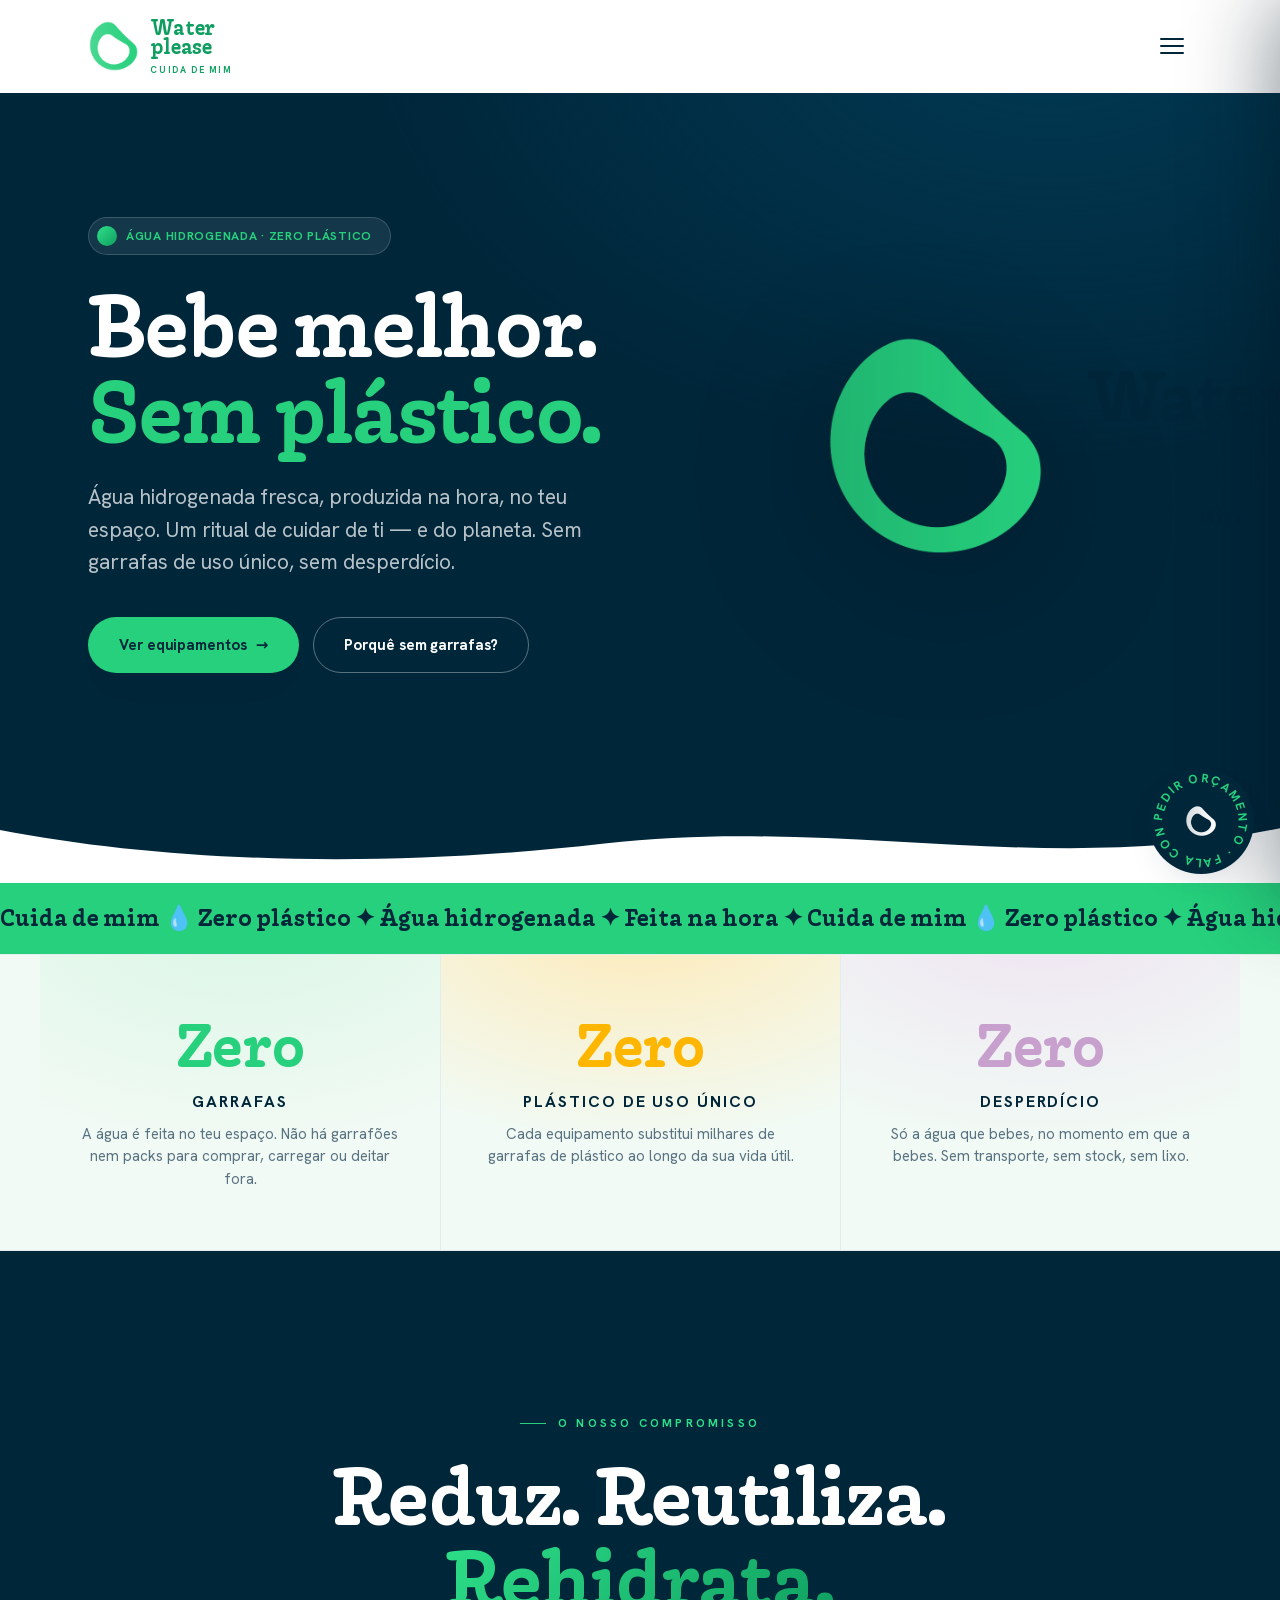
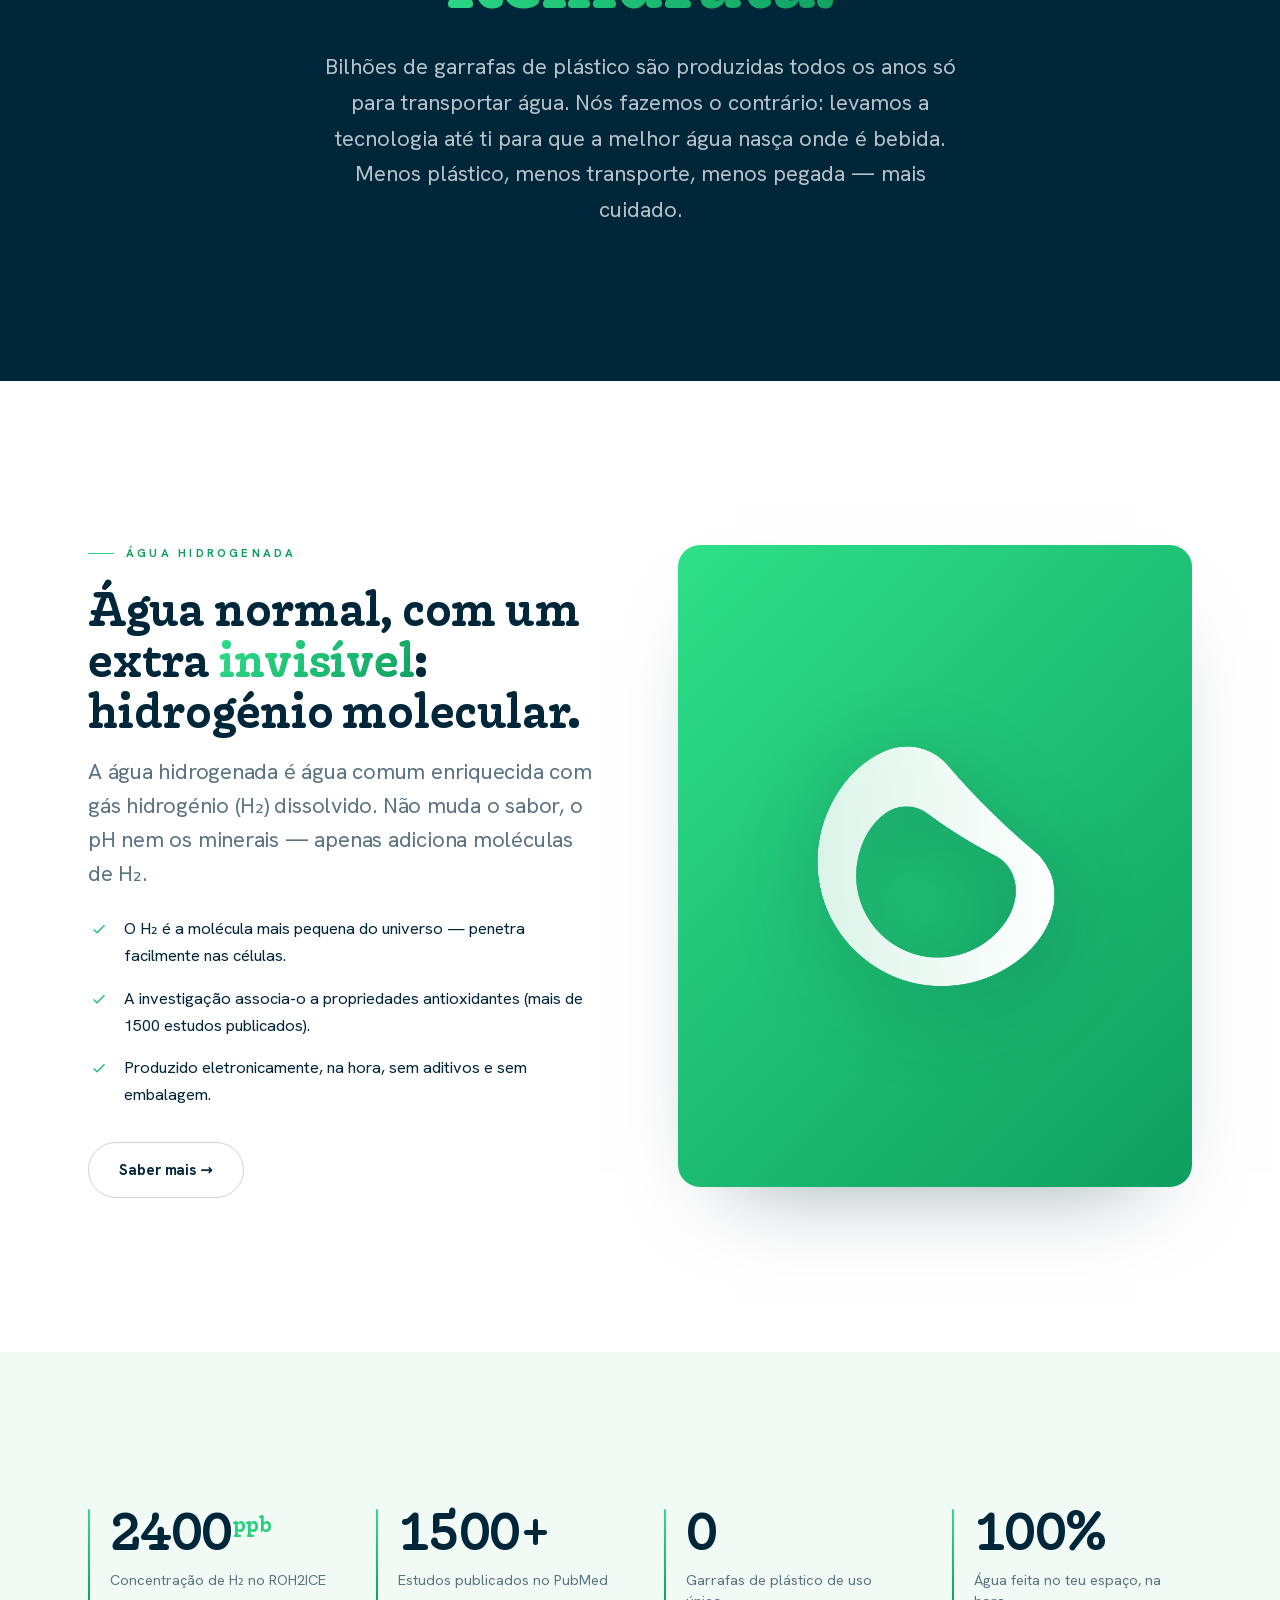
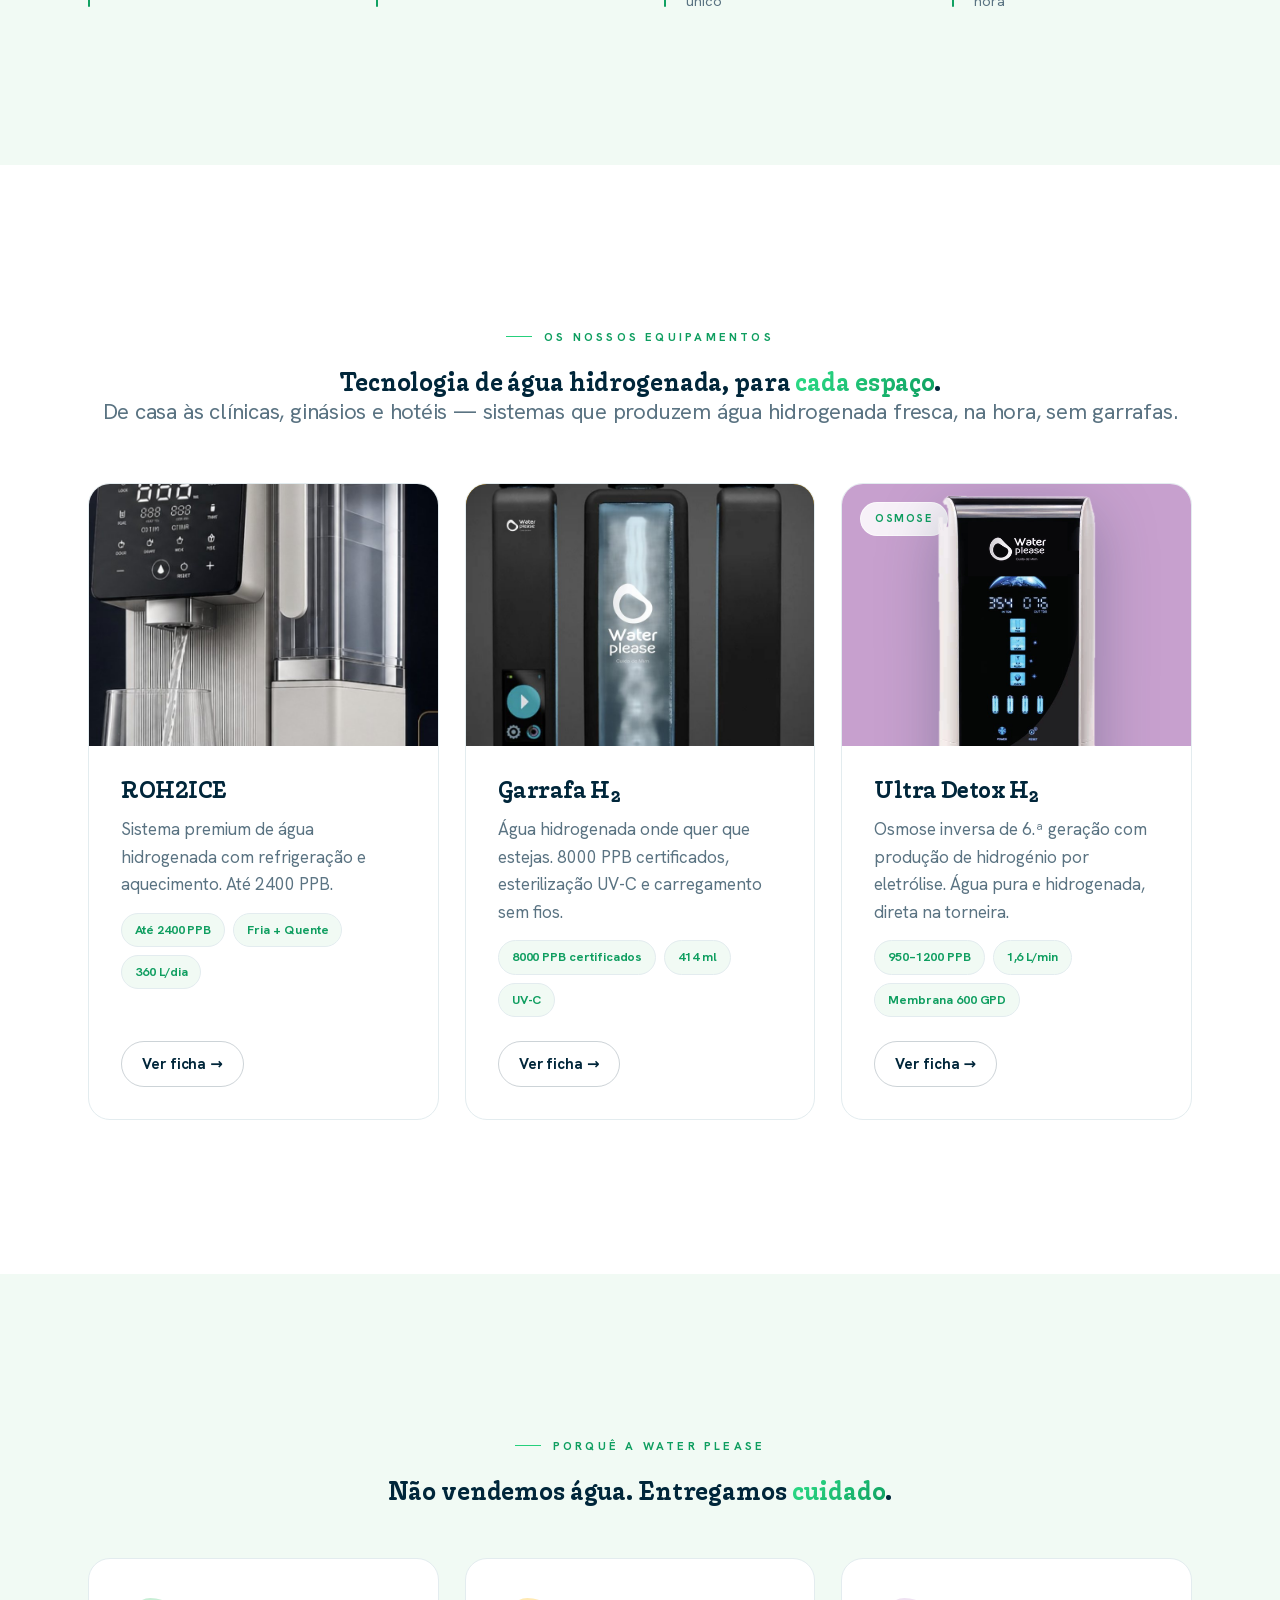
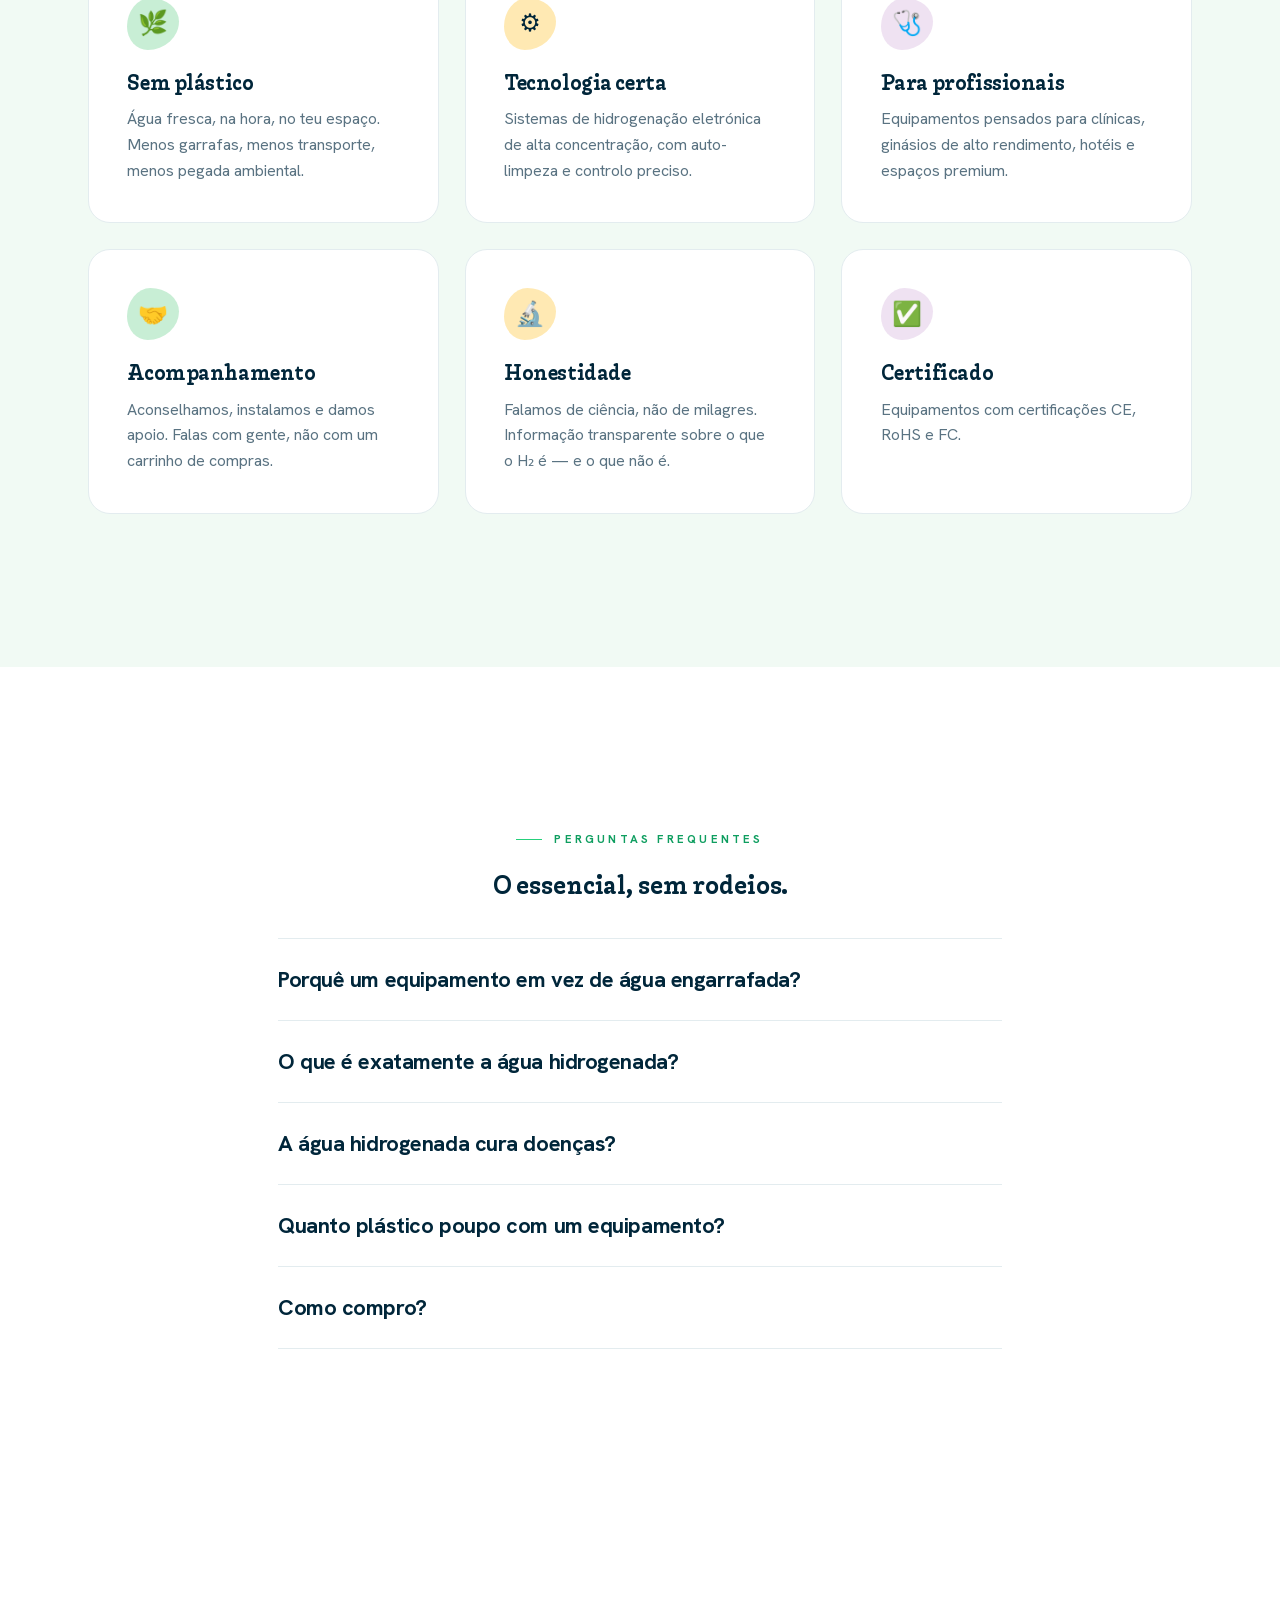
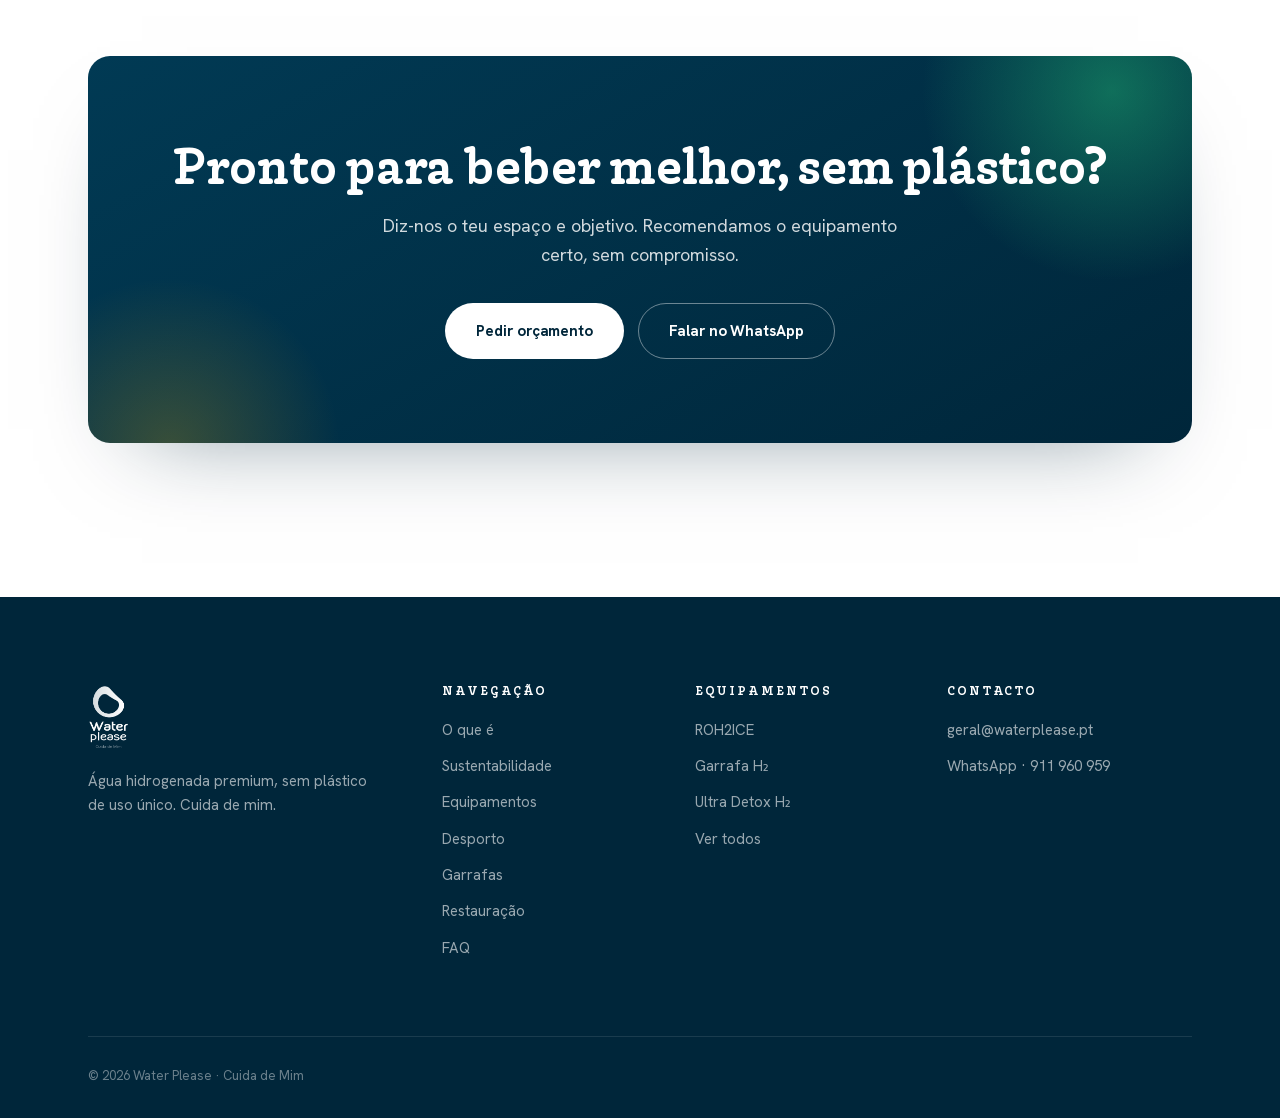
==== index.html @ 445e9c1e "Water Please — site inicial (deploy) Co-Authored-By: Claude Fable 5 <noreply@anthropic.com>" ====
<!DOCTYPE html>
<html lang="pt">
<head>
<meta charset="UTF-8">
<meta name="viewport" content="width=device-width, initial-scale=1">
<title>Water Please — Água Hidrogenada, sem plástico | Cuida de Mim</title>
<meta name="description" content="Água hidrogenada fresca, na hora, no teu espaço. Sem garrafas de plástico de uso único. Melhor para ti — e para o planeta. Water Please, Cuida de Mim.">
<link rel="icon" href="assets/simbolo.png">
<link rel="stylesheet" href="assets/styles.css?v=49">
</head>
<body>

<!-- HEADER -->
<header class="site-header">
  <div class="wrap nav">
    <a href="index.html" class="nav__logo" aria-label="Water Please">
      <img src="assets/simbolo-verde.png" alt=""><span class="nav__word">Water<span>please</span><em>Cuida de Mim</em></span>
    </a>
    <button class="nav__toggle" aria-label="Menu">
      <span></span><span></span><span></span>
    </button>
    <nav class="nav__menu">
      <button class="nav__close" aria-label="Fechar menu">✕</button>
      <a href="o-que-e.html">O que é</a>
      <a href="index.html#sustentabilidade">Sustentabilidade</a>
      <a href="equipamentos.html">Equipamentos</a>
      <a href="desporto.html">Desporto</a>
      <a href="garrafas.html">Garrafas</a>
      <a href="restauracao.html">Restauração</a>
      <a href="arte.html">Arte</a>
      <a href="index.html#faq">FAQ</a>
      <a href="contacto.html" class="btn btn--primary">Pedir orçamento</a>
    
      <div class="nav__social"><a href="#" class="placeholder">Instagram</a><a href="#" class="placeholder">LinkedIn</a></div>
    </nav>
  </div>
</header>

<!-- HERO -->
<section class="hero hero--dark">
  <div class="wrap">
    <div>
      <span class="tagline-chip"><span class="dot"></span> Água hidrogenada · Zero plástico</span>
      <h1>Bebe melhor. <i>Sem plástico.</i></h1>
      <p>Água hidrogenada fresca, produzida na hora, no teu espaço. Um ritual de cuidar de ti — e do planeta. Sem garrafas de uso único, sem desperdício.</p>
      <div class="hero__cta">
        <a href="equipamentos.html" class="btn btn--primary">Ver equipamentos <span class="btn-arrow">→</span></a>
        <a href="index.html#sustentabilidade" class="btn btn--ghost">Porquê sem garrafas?</a>
      </div>
    </div>
    <div class="hero__art">
      <div class="wp-lockup">
        <div class="wp-cycle wp-cycle--hero" role="img" aria-label="Water Please"><img src="assets/simbolo-verde.png" alt=""><img src="assets/simbolo-amarelo.png" alt=""><img src="assets/simbolo-roxo.png" alt=""></div>
        <div class="wp-word">Water<span>please</span><em>Cuida de Mim</em></div>
      </div>
      <div class="bubbles" data-bubbles></div>
    </div>
  </div>
</section>
<svg class="wave" viewBox="0 0 1440 90" preserveAspectRatio="none" aria-hidden="true"><path d="M0,0 H1440 V26 C1180,84 940,12 680,44 C430,74 190,66 0,28 Z"/></svg>

<!-- MARQUEE -->
<div class="marquee" aria-hidden="true">
  <div class="marquee__track">
    <span>Cuida de mim 💧 Zero plástico ✦ Água hidrogenada ✦ Feita na hora ✦ Cuida de mim 💧 Zero plástico ✦ Água hidrogenada ✦ Feita na hora ✦&nbsp;</span>
    <span>Cuida de mim 💧 Zero plástico ✦ Água hidrogenada ✦ Feita na hora ✦ Cuida de mim 💧 Zero plástico ✦ Água hidrogenada ✦ Feita na hora ✦&nbsp;</span>
  </div>
</div>

<!-- FAIXA ZERO (sustentabilidade) -->
<section class="zero-band" id="sustentabilidade">
  <div class="wrap" style="padding:0">
    <div class="zero-grid">
      <div class="zero reveal">
        <span class="zero__k">Zero</span>
        <span class="zero__t">Garrafas</span>
        <span class="zero__d">A água é feita no teu espaço. Não há garrafões nem packs para comprar, carregar ou deitar fora.</span>
      </div>
      <div class="zero reveal" data-d="1">
        <span class="zero__k">Zero</span>
        <span class="zero__t">Plástico de uso único</span>
        <span class="zero__d">Cada equipamento substitui milhares de garrafas de plástico ao longo da sua vida útil.</span>
      </div>
      <div class="zero reveal" data-d="2">
        <span class="zero__k">Zero</span>
        <span class="zero__t">Desperdício</span>
        <span class="zero__d">Só a água que bebes, no momento em que a bebes. Sem transporte, sem stock, sem lixo.</span>
      </div>
    </div>
  </div>
</section>

<!-- MANIFESTO -->
<section class="section section--deep">
  <div class="wrap manifesto reveal">
    <span class="eyebrow" style="justify-content:center">O nosso compromisso</span>
    <h2>Reduz. Reutiliza.<br><i>Rehidrata.</i></h2>
    <p>Bilhões de garrafas de plástico são produzidas todos os anos só para transportar água. Nós fazemos o contrário: levamos a tecnologia até ti para que a melhor água nasça onde é bebida. Menos plástico, menos transporte, menos pegada — mais cuidado.</p>
  </div>
</section>

<!-- O QUE É (resumo) -->
<section class="section" id="o-que-e">
  <div class="wrap">
    <div class="split">
      <div class="reveal">
        <span class="eyebrow">Água hidrogenada</span>
        <h2>Água normal, com um extra <i>invisível</i>: hidrogénio molecular.</h2>
        <p class="lead" style="margin:18px 0 24px">A água hidrogenada é água comum enriquecida com gás hidrogénio (H₂) dissolvido. Não muda o sabor, o pH nem os minerais — apenas adiciona moléculas de H₂.</p>
        <ul class="checklist">
          <li>O H₂ é a molécula mais pequena do universo — penetra facilmente nas células.</li>
          <li>A investigação associa-o a propriedades antioxidantes (mais de 1500 estudos publicados).</li>
          <li>Produzido eletronicamente, na hora, sem aditivos e sem embalagem.</li>
        </ul>
        <a href="o-que-e.html" class="btn btn--ghost" style="margin-top:18px">Saber mais →</a>
      </div>
      <div class="split__art reveal"><img src="assets/simbolo-branco.png" alt=""><div class="bubbles" data-bubbles></div></div>
    </div>
  </div>
</section>

<!-- STATS -->
<section class="section section--cream">
  <div class="wrap">
    <div class="stats">
      <div class="stat reveal"><div class="stat__num">2400<sup>ppb</sup></div><div class="stat__lbl">Concentração de H₂ no ROH2ICE</div></div>
      <div class="stat reveal" data-d="1"><div class="stat__num">1500+</div><div class="stat__lbl">Estudos publicados no PubMed</div></div>
      <div class="stat reveal" data-d="2"><div class="stat__num">0</div><div class="stat__lbl">Garrafas de plástico de uso único</div></div>
      <div class="stat reveal" data-d="3"><div class="stat__num">100%</div><div class="stat__lbl">Água feita no teu espaço, na hora</div></div>
    </div>
  </div>
</section>

<!-- EQUIPAMENTOS -->
<section class="section" id="equipamentos">
  <div class="wrap">
    <div class="center reveal" style="margin-bottom:54px">
      <span class="eyebrow">Os nossos equipamentos</span>
      <h2>Tecnologia de água hidrogenada, para <i>cada espaço</i>.</h2>
      <p class="lead">De casa às clínicas, ginásios e hotéis — sistemas que produzem água hidrogenada fresca, na hora, sem garrafas.</p>
    </div>
    <div class="grid-3">

      <!-- PRODUTO REAL -->
      <article class="product-card reveal">
        <div class="product-card__media">
          <span class="product-card__badge">PREMIUM</span>
          <img loading="lazy" decoding="async" src="assets/roh2ice-foto.jpg" alt="ROH2ICE Water Please a servir água" class="media-cover" style="object-position:50% 32%">
        </div>
        <div class="product-card__body">
          <h3>ROH2ICE</h3>
          <p style="color:var(--muted)">Sistema premium de água hidrogenada com refrigeração e aquecimento. Até 2400 PPB.</p>
          <div class="product-card__specs">
            <span class="spec-pill">Até 2400 PPB</span>
            <span class="spec-pill">Fria + Quente</span>
            <span class="spec-pill">360 L/dia</span>
          </div>
          <div class="product-card__foot">
            <a href="equipamentos/roh2ice.html" class="btn btn--ghost" style="padding:10px 20px;font-size:15px">Ver ficha →</a>
          </div>
        </div>
      </article>

      <!-- PLACEHOLDER (a preencher pelo Luis) -->
      <article class="product-card reveal">
        <div class="product-card__media">
          <span class="product-card__badge">PORTÁTIL</span>
          <img loading="lazy" decoding="async" src="assets/garrafa-wp.jpg" alt="Garrafa de água hidrogenada Water Please" class="media-cover">
        </div>
        <div class="product-card__body">
          <h3>Garrafa H₂</h3>
          <p style="color:var(--muted)">Água hidrogenada onde quer que estejas. 8000 PPB certificados, esterilização UV-C e carregamento sem fios.</p>
          <div class="product-card__specs">
            <span class="spec-pill">8000 PPB certificados</span>
            <span class="spec-pill">414 ml</span>
            <span class="spec-pill">UV-C</span>
          </div>
          <div class="product-card__foot">
            <a href="equipamentos/garrafa-h2.html" class="btn btn--ghost" style="padding:10px 20px;font-size:15px">Ver ficha →</a>
          </div>
        </div>
      </article>

      <article class="product-card reveal">
        <div class="product-card__media">
          <span class="product-card__badge">OSMOSE</span>
          <img loading="lazy" decoding="async" src="assets/ultradetox-wp.png" alt="Ultra Detox H₂ — osmose inversa com água hidrogenada" style="width:52%">
        </div>
        <div class="product-card__body">
          <h3>Ultra Detox H₂</h3>
          <p style="color:var(--muted)">Osmose inversa de 6.ª geração com produção de hidrogénio por eletrólise. Água pura e hidrogenada, direta na torneira.</p>
          <div class="product-card__specs">
            <span class="spec-pill">950–1200 PPB</span>
            <span class="spec-pill">1,6 L/min</span>
            <span class="spec-pill">Membrana 600 GPD</span>
          </div>
          <div class="product-card__foot">
            <a href="equipamentos/ultra-detox-h2.html" class="btn btn--ghost" style="padding:10px 20px;font-size:15px">Ver ficha →</a>
          </div>
        </div>
      </article>

    </div>
  </div>
</section>

<!-- PORQUE NOS -->
<section class="section section--cream" id="porque">
  <div class="wrap">
    <div class="center reveal" style="margin-bottom:54px">
      <span class="eyebrow">Porquê a Water Please</span>
      <h2>Não vendemos água. Entregamos <i>cuidado</i>.</h2>
    </div>
    <div class="grid-3">
      <div class="card reveal"><div class="card__ico">🌿</div><h3>Sem plástico</h3><p>Água fresca, na hora, no teu espaço. Menos garrafas, menos transporte, menos pegada ambiental.</p></div>
      <div class="card reveal"><div class="card__ico">⚙️</div><h3>Tecnologia certa</h3><p>Sistemas de hidrogenação eletrónica de alta concentração, com auto-limpeza e controlo preciso.</p></div>
      <div class="card reveal"><div class="card__ico">🩺</div><h3>Para profissionais</h3><p>Equipamentos pensados para clínicas, ginásios de alto rendimento, hotéis e espaços premium.</p></div>
      <div class="card reveal"><div class="card__ico">🤝</div><h3>Acompanhamento</h3><p>Aconselhamos, instalamos e damos apoio. Falas com gente, não com um carrinho de compras.</p></div>
      <div class="card reveal"><div class="card__ico">🔬</div><h3>Honestidade</h3><p>Falamos de ciência, não de milagres. Informação transparente sobre o que o H₂ é — e o que não é.</p></div>
      <div class="card reveal"><div class="card__ico">✅</div><h3>Certificado</h3><p>Equipamentos com certificações CE, RoHS e FC.</p></div>
    </div>
  </div>
</section>

<!-- FAQ -->
<section class="section" id="faq">
  <div class="wrap" style="max-width:820px">
    <div class="center reveal" style="margin-bottom:40px">
      <span class="eyebrow">Perguntas frequentes</span>
      <h2>O essencial, sem rodeios.</h2>
    </div>
    <div class="reveal">
      <div class="faq-item"><button class="faq-q">Porquê um equipamento em vez de água engarrafada?</button><div class="faq-a"><p>Duas razões. A ambiental: produzir água no teu espaço elimina garrafas de plástico de uso único, packs e transporte. A técnica: o hidrogénio é a molécula mais pequena que existe e escapa rapidamente do plástico e do vidro — por isso a forma mais eficaz de beber água hidrogenada é produzi-la na hora.</p></div></div>
      <div class="faq-item"><button class="faq-q">O que é exatamente a água hidrogenada?</button><div class="faq-a"><p>É água comum (H₂O) com gás hidrogénio molecular (H₂) dissolvido. O processo não altera o pH, o sabor nem os minerais — apenas adiciona H₂, que atua como antioxidante seletivo segundo a investigação.</p></div></div>
      <div class="faq-item"><button class="faq-q">A água hidrogenada cura doenças?</button><div class="faq-a"><p>Não fazemos alegações de saúde. A água hidrogenada não é um medicamento nem substitui aconselhamento médico. Existe investigação científica promissora (1500+ estudos), mas ainda sem alegações de saúde aprovadas na União Europeia. Comunicamos sempre com transparência.</p></div></div>
      <div class="faq-item"><button class="faq-q">Quanto plástico poupo com um equipamento?</button><div class="faq-a"><p>Depende do consumo, mas uma família ou espaço que troque garrafas por água feita na hora evita facilmente milhares de garrafas ao longo da vida útil do equipamento — além do peso do transporte e da reciclagem que deixa de existir.</p></div></div>
      <div class="faq-item"><button class="faq-q">Como compro?</button><div class="faq-a"><p>É uma venda acompanhada: pede um orçamento ou fala connosco no WhatsApp. Aconselhamos o equipamento certo para o teu espaço, tratamos da entrega e damos apoio.</p></div></div>
    </div>
  </div>
</section>

<!-- CTA -->
<section class="section">
  <div class="wrap">
    <div class="cta-band reveal">
      <h2>Pronto para beber melhor, sem plástico?</h2>
      <p>Diz-nos o teu espaço e objetivo. Recomendamos o equipamento certo, sem compromisso.</p>
      <div style="display:flex;gap:14px;justify-content:center;flex-wrap:wrap">
        <a href="contacto.html" class="btn btn--light">Pedir orçamento</a>
        <a href="#" class="btn btn--outline-light" data-wpp>Falar no WhatsApp</a>
      </div>
    </div>
  </div>
</section>

<!-- FOOTER -->
<footer class="site-footer">
  <div class="wrap">
    <div class="footer-grid">
      <div>
        <img class="flogo" src="assets/logo-vertical-branco.png" alt="Water Please">
        <p style="font-size:15px;max-width:280px">Água hidrogenada premium, sem plástico de uso único. Cuida de mim.</p>
      </div>
      <div>
        <h4>Navegação</h4>
        <ul>
          <li><a href="o-que-e.html">O que é</a></li>
          <li><a href="index.html#sustentabilidade">Sustentabilidade</a></li>
          <li><a href="equipamentos.html">Equipamentos</a></li><li><a href="desporto.html">Desporto</a></li><li><a href="garrafas.html">Garrafas</a></li><li><a href="restauracao.html">Restauração</a></li>
          <li><a href="index.html#faq">FAQ</a></li>
        </ul>
      </div>
      <div>
        <h4>Equipamentos</h4>
        <ul>
          <li><a href="equipamentos/roh2ice.html">ROH2ICE</a></li><li><a href="equipamentos/garrafa-h2.html">Garrafa H₂</a></li><li><a href="equipamentos/ultra-detox-h2.html">Ultra Detox H₂</a></li>
          <li><a href="equipamentos.html">Ver todos</a></li>
        </ul>
      </div>
      <div>
        <h4>Contacto</h4>
        <ul>
          <li><a href="mailto:geral@waterplease.pt">geral@waterplease.pt</a></li>
          <li><a href="#" data-wpp>WhatsApp · 911 960 959</a></li>
        </ul>
      </div>
    </div>
    <div class="footer-bottom">
      <span>© 2026 Water Please · Cuida de Mim</span>
      
    </div>
  </div>
</footer>

<!-- SELO ROTATIVO -->
<a href="contacto.html" class="badge-spin" aria-label="Pedir orçamento">
  <svg viewBox="0 0 100 100">
    <defs><path id="circ" d="M50,50 m-39,0 a39,39 0 1,1 78,0 a39,39 0 1,1 -78,0"/></defs>
    <text><textPath href="#circ">PEDIR ORÇAMENTO · FALA CONNOSCO ·&#160;</textPath></text>
  </svg>
  <img src="assets/simbolo-branco.png" alt="">
</a>

<script src="assets/app.js"></script>
</body>
</html>
---- assets/styles.css ----
/* fontes locais */
@font-face { font-family: 'Chubbo'; font-style: normal; font-weight: 500; font-display: swap; src: url('fonts/chubbo-500.woff2') format('woff2'); }
@font-face { font-family: 'Chubbo'; font-style: normal; font-weight: 700; font-display: swap; src: url('fonts/chubbo-700.woff2') format('woff2'); }
@font-face { font-family: 'Hanken Grotesk'; font-style: normal; font-weight: 400; font-display: swap; src: url('fonts/hanken-400.woff2') format('woff2'); }
@font-face { font-family: 'Hanken Grotesk'; font-style: normal; font-weight: 600; font-display: swap; src: url('fonts/hanken-600.woff2') format('woff2'); }
@font-face { font-family: 'Hanken Grotesk'; font-style: normal; font-weight: 700; font-display: swap; src: url('fonts/hanken-700.woff2') format('woff2'); }

/* ============================================================
   WATER PLEASE — Sistema de design v3 (grotesk / sustentável)
   Inspirado no minimalismo da Água KM Zero.
   Letra: Hanken Grotesk (stand-in livre da "Athletics").
   Paleta Água KM Zero: verde #26D07C · navy #00263A · menta #C8EED5 · branco
   ============================================================ */

:root {
  /* Paleta Água KM Zero — verde #26D07C + navy #00263A + menta.
     Os nomes --teal* mantêm-se por compatibilidade, mas apontam ao verde. */
  --teal-dark:   #0f9e60;   /* verde para texto/links (contraste em branco) */
  --teal:        #26D07C;   /* verde da marca (acentos, botões) */
  --teal-bright: #2ee089;
  --deep:        #00263A;   /* navy petróleo — fundos escuros */
  --deep-2:      #01344c;
  --ink:         #00263A;   /* títulos e texto sobre claro */
  --ink-2:       #063049;
  --muted:       #5a7382;
  --faint:       #93a8b4;
  --hairline:    #e3ecef;
  --bg:          #ffffff;
  --cream:       #f1faf4;
  --cream-2:     #e6fbed;

  /* acentos secundários do universo KM0 (reclame): amarelo e lilás */
  --sun:         #FFB600;
  --sun-soft:    #ffe9b3;
  --lilac:       #C7A0CE;
  --lilac-soft:  #efe2f2;
  --mint:        #C8EED5;

  --grad:        linear-gradient(135deg, #2ee089 0%, #0f9e60 100%);
  --grad-deep:   linear-gradient(150deg, #013a54 0%, var(--deep) 100%);

  --shadow-xs:   0 2px 10px -4px rgba(0,38,58,.16);
  --shadow-sm:   0 14px 40px -26px rgba(0,38,58,.4);
  --shadow:      0 40px 90px -54px rgba(0,38,58,.5);

  --r-lg: 22px;
  --r-md: 16px;
  --r-sm: 11px;
  --line: var(--hairline);          /* alias legado */
  --radius-sm: var(--r-sm);         /* alias legado */
  --maxw: 1200px;
  --gut: clamp(20px, 5vw, 48px);
  --ease: cubic-bezier(.22,.61,.36,1);
  --ease-soft: cubic-bezier(.4,.14,.3,1);
}

* { box-sizing: border-box; margin: 0; padding: 0; }
html { scroll-behavior: smooth; -webkit-text-size-adjust: 100%; }
::selection { background: var(--teal); color: #fff; }

body {
  font-family: 'Hanken Grotesk', system-ui, -apple-system, sans-serif;
  color: var(--ink); background: var(--bg);
  line-height: 1.62; font-size: 17px; font-weight: 400;
  overflow-x: hidden; -webkit-font-smoothing: antialiased; text-rendering: optimizeLegibility;
}

/* ---- Tipografia: títulos em Chubbo (redonda/pesada, como o wordmark KM0);
       corpo em Hanken Grotesk ---- */
h1,h2,h3,h4 {
  font-family: 'Chubbo', 'Baloo 2', sans-serif;
  font-weight: 700; line-height: 1.06; letter-spacing: -.005em; color: var(--ink);
}
h1 i, h2 i, h3 i, .it { font-style: normal; }
.grad-text, h1 i, h2 i {
  background: var(--grad); -webkit-background-clip: text; background-clip: text;
  -webkit-text-fill-color: transparent; color: var(--teal-dark);
}

a { color: var(--teal-dark); text-decoration: none; transition: color .25s var(--ease); }
a:hover { color: var(--teal); }
img { max-width: 100%; display: block; }
ul { list-style: none; }

.wrap { width: 100%; max-width: var(--maxw); margin: 0 auto; padding: 0 var(--gut); }
.section { padding: clamp(76px, 12vw, 160px) 0; position: relative; }
.section--cream { background: var(--cream); }
.section--deep { background: var(--deep); color: rgba(255,255,255,.76); }
.section--deep h2, .section--deep h3 { color: #fff; }
.center { text-align: center; }
.measure { max-width: 680px; }
.center .measure { margin-inline: auto; }
.lead { font-size: clamp(18px, 2.1vw, 22px); color: var(--muted); font-weight: 400; line-height: 1.55; letter-spacing: -.01em; }

/* eyebrow em caixa alta espaçada — igual ao registo tipográfico do KM0 */
.eyebrow {
  display: inline-flex; align-items: center; gap: 12px;
  font-weight: 700; text-transform: uppercase;
  letter-spacing: .28em; font-size: 11.5px; color: var(--teal-dark); margin-bottom: 22px;
}
.eyebrow::before { content: ""; width: 26px; height: 1px; background: var(--teal); display: inline-block; }
.center .eyebrow { justify-content: center; }
.section--deep .eyebrow { color: var(--teal-bright); }

.sec-index { font-weight: 700; font-size: 13px; color: var(--faint); letter-spacing: .04em; }

.btn {
  position: relative; display: inline-flex; align-items: center; gap: 9px;
  font-weight: 700; font-size: 15px; letter-spacing: -.005em;
  padding: 15px 30px; border-radius: 100px; border: 1px solid transparent; cursor: pointer; overflow: hidden;
  transition: transform .3s var(--ease), box-shadow .3s var(--ease), color .3s var(--ease), background .3s var(--ease), border-color .3s var(--ease);
}
.btn:hover { transform: translateY(-2px); }
.btn--primary { background: var(--teal); color: var(--deep); box-shadow: var(--shadow-sm); }
.btn--primary:hover { color: var(--deep); background: #1fbf70; box-shadow: var(--shadow); }
.btn--ghost { border-color: rgba(0,38,58,.2); color: var(--ink); background: transparent; }
.btn--ghost:hover { border-color: var(--teal); background: rgba(38,208,124,.1); color: var(--teal-dark); }
.btn--wpp { background: #1fae57; color: #fff; }
.btn--wpp:hover { color: #fff; box-shadow: 0 16px 36px -18px rgba(37,211,102,.8); }
.btn--light { background: #fff; color: var(--ink); }
.btn--light:hover { color: var(--teal-dark); }
.btn--outline-light { border-color: rgba(255,255,255,.42); color: #fff; background: transparent; }
.btn--outline-light:hover { background: #fff; color: var(--ink); border-color: #fff; }
.btn-arrow { transition: transform .3s var(--ease); }
.btn:hover .btn-arrow { transform: translateX(4px); }

.link-arrow { display: inline-flex; align-items: center; gap: 8px; font-weight: 700; font-size: 15px; }
.link-arrow span { transition: transform .3s var(--ease); }
.link-arrow:hover span { transform: translateX(5px); }

.site-header {
  position: sticky; top: 0; z-index: 60; background: rgba(255,255,255,.78);
  backdrop-filter: saturate(180%) blur(18px); -webkit-backdrop-filter: saturate(180%) blur(18px);
  border-bottom: 1px solid transparent; transition: border-color .3s, background .3s;
}
.site-header.scrolled { border-color: var(--hairline); background: rgba(255,255,255,.92); }
.nav { display: flex; align-items: center; justify-content: space-between; height: 92px; }
.nav__logo img { height: 62px; width: auto; }
.nav__menu { display: flex; align-items: center; gap: 36px; }
.nav__menu a:not(.btn) { font-weight: 600; font-size: 15px; letter-spacing: -.01em; color: var(--ink); position: relative; }
.nav__menu a:not(.btn)::after { content: ""; position: absolute; left: 0; bottom: -6px; width: 0; height: 1.5px; background: var(--teal); transition: width .3s var(--ease); }
.nav__menu a:not(.btn):hover { color: var(--teal-dark); }
.nav__menu a:not(.btn):hover::after { width: 100%; }
.nav__menu .btn { padding: 11px 24px; }
.nav__toggle { display: none; background: none; border: 0; cursor: pointer; padding: 8px; }
.nav__toggle span { display: block; width: 24px; height: 2px; background: var(--ink); margin: 5px 0; border-radius: 2px; transition: .3s var(--ease); }

/* ---- HERO — grande, minimalista, muito branco ---- */
.hero {
  position: relative; padding: clamp(64px,10vw,120px) 0 clamp(76px,11vw,130px);
  background: radial-gradient(1100px 720px at 82% -12%, var(--cream-2), transparent 60%), var(--bg);
  overflow: hidden;
}
.hero .wrap { position: relative; z-index: 2; display: grid; grid-template-columns: 1.1fr .9fr; gap: clamp(36px,6vw,72px); align-items: center; }
.hero h1 { font-size: clamp(44px, 7vw, 86px); line-height: 1.0; letter-spacing: -.01em; }
.hero p { font-size: clamp(17px,2vw,21px); color: var(--muted); margin: 26px 0 38px; max-width: 500px; line-height: 1.55; }
.hero__cta { display: flex; gap: 14px; flex-wrap: wrap; align-items: center; }

/* variante escura do hero — navy KM0 com título verde (registo do logótipo) */
.hero--dark {
  background: radial-gradient(1100px 720px at 82% -12%, #013a54, transparent 62%), var(--deep);
}
.hero--dark h1 { color: #fff; }
.hero--dark h1 i, .hero--dark .grad-text {
  background: none; -webkit-text-fill-color: currentColor; color: var(--teal);
}
.hero--dark p { color: rgba(255,255,255,.72); }
.hero--dark .tagline-chip { background: rgba(255,255,255,.08); border-color: rgba(255,255,255,.16); color: var(--teal); box-shadow: none; }
.hero--dark .btn--ghost { border-color: rgba(255,255,255,.35); color: #fff; }
.hero--dark .btn--ghost:hover { border-color: var(--teal); background: rgba(38,208,124,.12); color: var(--teal); }
.hero--dark .blob { box-shadow: 0 40px 90px -40px rgba(0,0,0,.6), inset 0 -30px 60px rgba(255,255,255,.18), inset 0 30px 70px rgba(0,38,58,.25); }

.tagline-chip {
  display: inline-flex; align-items: center; gap: 9px; background: rgba(255,255,255,.7);
  border: 1px solid var(--hairline); border-radius: 100px; padding: 8px 18px 8px 8px;
  font-weight: 700; font-size: 12px; letter-spacing: .06em; text-transform: uppercase;
  color: var(--teal-dark); margin-bottom: 28px; box-shadow: var(--shadow-xs);
}
.tagline-chip .dot { width: 20px; height: 20px; border-radius: 50%; background: var(--grad); display: inline-block; }

.hero__art { position: relative; aspect-ratio: 1/1; display: grid; place-items: center; }
/* manchas amarela e lilás atrás do blob — como no reclame KM0 */
.hero__art::before {
  content: ""; position: absolute; top: 2%; right: -4%; width: 38%; aspect-ratio: 1/1;
  background: var(--sun); border-radius: 62% 38% 55% 45% / 50% 60% 40% 50%; z-index: 0;
  animation: morph 22s var(--ease-soft) infinite reverse;
}
.hero__art::after {
  content: ""; position: absolute; bottom: 0; left: -2%; width: 30%; aspect-ratio: 1/1;
  background: var(--lilac); border-radius: 45% 55% 60% 40% / 55% 45% 55% 45%; z-index: 0;
  animation: morph 18s var(--ease-soft) infinite;
}
.hero__art .blob { z-index: 1; }
.blob {
  position: relative; width: 88%; aspect-ratio: 1/1; border-radius: 58% 42% 55% 45% / 48% 54% 46% 52%;
  background: var(--grad); box-shadow: var(--shadow), inset 0 -30px 60px rgba(255,255,255,.18), inset 0 30px 70px rgba(5,42,43,.22);
  display: grid; place-items: center; animation: morph 16s var(--ease-soft) infinite; overflow: hidden;
}
.blob::after { content: ""; position: absolute; top: 8%; left: 12%; width: 46%; height: 30%; background: radial-gradient(closest-side, rgba(255,255,255,.55), transparent); filter: blur(6px); border-radius: 50%; }
.blob img { width: 54%; position: relative; z-index: 2; filter: drop-shadow(0 16px 30px rgba(5,42,43,.28)); }
@keyframes morph {
  0%,100% { border-radius: 58% 42% 55% 45% / 48% 54% 46% 52%; }
  33%     { border-radius: 45% 55% 48% 52% / 55% 45% 58% 42%; }
  66%     { border-radius: 52% 48% 42% 58% / 46% 56% 44% 54%; }
}
.bubbles { position: absolute; inset: 0; pointer-events: none; z-index: 3; }
.bubble { position: absolute; bottom: 12%; border-radius: 50%; background: radial-gradient(circle at 32% 28%, rgba(255,255,255,.95), rgba(255,255,255,.25) 60%, rgba(255,255,255,0)); opacity: 0; animation: rise var(--dur,7s) var(--ease-soft) infinite; animation-delay: var(--del,0s); }
@keyframes rise {
  0%   { transform: translateY(0) scale(.6); opacity: 0; }
  12%  { opacity: .9; }
  80%  { opacity: .7; }
  100% { transform: translateY(-340px) scale(1.05); opacity: 0; }
}

/* ---- Faixa de sustentabilidade — o "Zero / Zero / Zero" do KM0 ---- */
.zero-band { border-top: 1px solid var(--hairline); border-bottom: 1px solid var(--hairline); background: var(--cream); }
.zero-grid { display: grid; grid-template-columns: repeat(3,1fr); }
.zero { padding: clamp(38px,5vw,60px) clamp(22px,3vw,40px); text-align: center; position: relative; }
.zero + .zero { border-left: 1px solid var(--hairline); }
.zero__k { display: block; font-family: 'Chubbo', sans-serif; font-weight: 700; font-size: clamp(38px,5vw,60px); letter-spacing: -.005em; line-height: 1; color: var(--teal); }
/* cada Zero na sua cor, como as manchas do reclame KM0 */
.zero:nth-child(2) .zero__k { color: var(--sun); }
.zero:nth-child(3) .zero__k { color: var(--lilac); }
.zero:nth-child(1) { background: radial-gradient(140% 120% at 50% -20%, #d9f6e4, transparent 70%); }
.zero:nth-child(2) { background: radial-gradient(140% 120% at 50% -20%, var(--sun-soft), transparent 70%); }
.zero:nth-child(3) { background: radial-gradient(140% 120% at 50% -20%, var(--lilac-soft), transparent 70%); }
.zero__t { display: block; margin-top: 14px; font-weight: 700; font-size: 16px; color: var(--ink); text-transform: uppercase; letter-spacing: .12em; }
.zero__d { display: block; margin-top: 8px; color: var(--muted); font-size: 15px; line-height: 1.5; }

/* ---- Manifesto grande, tipo statement (o "Refill, Reuse." deles) ---- */
.manifesto { text-align: center; }
.manifesto h2 { font-size: clamp(38px,6.6vw,80px); letter-spacing: -.01em; line-height: 1.04; }
.manifesto p { max-width: 640px; margin: 28px auto 0; font-size: clamp(18px,2.2vw,22px); color: var(--muted); }
.section--deep .manifesto p { color: rgba(255,255,255,.72); }

.stats { display: grid; grid-template-columns: repeat(4,1fr); gap: clamp(20px,4vw,48px); }
.stat { position: relative; padding-left: 22px; }
.stat::before { content: ""; position: absolute; left: 0; top: 4px; bottom: 4px; width: 2px; background: var(--grad); border-radius: 2px; }
.stat__num { font-family: 'Chubbo', sans-serif; font-weight: 700; font-size: clamp(34px,4.4vw,52px); line-height: 1; letter-spacing: -.01em; color: var(--ink); }
.stat__num sup { font-size: .42em; vertical-align: super; color: var(--teal); font-weight: 700; }
.stat__lbl { color: var(--muted); font-size: 14.5px; margin-top: 12px; line-height: 1.45; }

.grid-3 { display: grid; grid-template-columns: repeat(3,1fr); gap: clamp(18px,2.4vw,26px); }
.grid-2 { display: grid; grid-template-columns: repeat(2,1fr); gap: clamp(18px,2.4vw,26px); }

.card { background: #fff; border: 1px solid var(--hairline); border-radius: var(--r-lg); padding: clamp(28px,3vw,40px); transition: transform .4s var(--ease), box-shadow .4s var(--ease), border-color .4s var(--ease); height: 100%; }
.card:hover { transform: translateY(-8px); box-shadow: var(--shadow); border-color: transparent; }
.card__ico { width: 52px; height: 52px; border-radius: 45% 55% 60% 40% / 55% 45% 55% 45%; margin-bottom: 22px; display: grid; place-items: center; font-size: 24px; background: var(--mint); border: 0; }
/* ícones alternam as cores do reclame: menta → amarelo → lilás */
.grid-3 .card:nth-child(3n+2) .card__ico { background: var(--sun-soft); }
.grid-3 .card:nth-child(3n+3) .card__ico { background: var(--lilac-soft); }
.grid-2 .card:nth-child(4n+2) .card__ico { background: var(--sun-soft); }
.grid-2 .card:nth-child(4n+3) .card__ico { background: var(--lilac-soft); }
.card h3 { font-size: 21px; margin-bottom: 12px; letter-spacing: -.02em; }
.card p { color: var(--muted); font-size: 16px; }
.section--deep .card { background: var(--deep-2); border-color: rgba(255,255,255,.08); }
.section--deep .card p { color: rgba(255,255,255,.64); }
.section--deep .card__ico { background: rgba(255,255,255,.05); border-color: rgba(255,255,255,.1); }

.product-card { background: #fff; border: 1px solid var(--hairline); border-radius: var(--r-lg); overflow: hidden; display: flex; flex-direction: column; transition: transform .4s var(--ease), box-shadow .4s var(--ease), border-color .4s var(--ease); }
.product-card:hover { transform: translateY(-8px); box-shadow: var(--shadow); border-color: transparent; }
.product-card__media { aspect-ratio: 4/3; position: relative; display: grid; place-items: center; background: radial-gradient(120% 120% at 30% 20%, #e6fbed, #c8eed5); overflow: hidden; }
.product-card__media img { width: 44%; transition: transform .6s var(--ease); filter: drop-shadow(0 18px 30px rgba(5,42,43,.16)); }
.product-card:hover .product-card__media img { transform: scale(1.06) rotate(-2deg); }
.product-card__badge { position: absolute; top: 18px; left: 18px; background: rgba(255,255,255,.85); color: var(--teal-dark); backdrop-filter: blur(6px); font-weight: 700; font-size: 11px; letter-spacing: .14em; text-transform: uppercase; padding: 7px 14px; border-radius: 100px; border: 1px solid rgba(255,255,255,.6); }
.product-card__body { padding: clamp(24px,2.6vw,32px); display: flex; flex-direction: column; gap: 14px; flex: 1; }
.product-card__body h3 { font-size: 23px; letter-spacing: -.02em; }
.product-card__specs { display: flex; flex-wrap: wrap; gap: 8px; }
.spec-pill { font-size: 12.5px; font-weight: 700; color: var(--teal-dark); background: var(--cream); border: 1px solid var(--hairline); padding: 6px 13px; border-radius: 100px; letter-spacing: -.005em; }
.product-card__foot { margin-top: auto; padding-top: 10px; }
.soon { opacity: .82; }
.soon .product-card__media { background: repeating-linear-gradient(45deg,#eef9f1,#eef9f1 14px,#e2f4e8 14px,#e2f4e8 28px); }
.soon .product-card__media img { filter: grayscale(.5) opacity(.7); }

.split { display: grid; grid-template-columns: 1fr 1fr; gap: clamp(36px,6vw,80px); align-items: center; }
.split__art { position: relative; aspect-ratio: 4/5; border-radius: var(--r-lg); overflow: hidden; background: var(--grad); box-shadow: var(--shadow); display: grid; place-items: center; }
.split__art img { width: 50%; filter: drop-shadow(0 20px 40px rgba(5,42,43,.28)); }
.split__art .bubbles { z-index: 4; }
.split h2 { font-size: clamp(30px,4vw,48px); }
.checklist { margin-top: 8px; }
.checklist li { display: flex; gap: 14px; align-items: flex-start; margin-bottom: 16px; color: var(--ink); font-size: 16.5px; }
.checklist li::before {
  content: ""; flex: 0 0 auto; width: 22px; height: 22px; margin-top: 3px; border-radius: 50%; background: var(--grad);
  -webkit-mask: url("data:image/svg+xml,%3Csvg xmlns='http://www.w3.org/2000/svg' viewBox='0 0 24 24'%3E%3Cpath fill='black' d='M9 16.2 4.8 12l-1.4 1.4L9 19 21 7l-1.4-1.4z'/%3E%3C/svg%3E") center/16px no-repeat;
          mask: url("data:image/svg+xml,%3Csvg xmlns='http://www.w3.org/2000/svg' viewBox='0 0 24 24'%3E%3Cpath fill='black' d='M9 16.2 4.8 12l-1.4 1.4L9 19 21 7l-1.4-1.4z'/%3E%3C/svg%3E") center/16px no-repeat;
}

.faq-item { border-bottom: 1px solid var(--hairline); }
.faq-item:first-child { border-top: 1px solid var(--hairline); }
.faq-q { width: 100%; text-align: left; background: none; border: 0; cursor: pointer; padding: 26px 0; display: flex; justify-content: space-between; gap: 24px; align-items: center; font-family: 'Hanken Grotesk', sans-serif; font-weight: 700; font-size: clamp(18px,2.2vw,22px); letter-spacing: -.02em; color: var(--ink); transition: color .25s; }
.faq-q:hover { color: var(--teal-dark); }
.faq-q .pm { position: relative; flex: 0 0 auto; width: 22px; height: 22px; }
.faq-q .pm::before, .faq-q .pm::after { content: ""; position: absolute; background: var(--teal); border-radius: 2px; transition: transform .35s var(--ease), opacity .35s; }
.faq-q .pm::before { top: 10px; left: 0; width: 22px; height: 2px; }
.faq-q .pm::after { left: 10px; top: 0; width: 2px; height: 22px; }
.faq-item.open .pm::after { transform: rotate(90deg); opacity: 0; }
.faq-a { max-height: 0; overflow: hidden; transition: max-height .4s var(--ease); }
.faq-a p { padding: 0 60px 28px 0; color: var(--muted); font-size: 16.5px; }

.cta-band { position: relative; background: var(--grad-deep); color: #fff; border-radius: var(--r-lg); padding: clamp(48px,7vw,84px) clamp(28px,5vw,56px); text-align: center; box-shadow: var(--shadow); overflow: hidden; }
.cta-band::before { content: ""; position: absolute; top: -40%; right: -10%; width: 380px; height: 380px; border-radius: 50%; background: radial-gradient(closest-side, rgba(22,197,187,.4), transparent); }
.cta-band > * { position: relative; z-index: 2; }
.cta-band h2 { color: #fff; font-size: clamp(30px,4.4vw,50px); letter-spacing: -.005em; }
.cta-band p { color: rgba(255,255,255,.82); max-width: 540px; margin: 18px auto 34px; font-size: 18px; }
.cta-row { display: flex; gap: 14px; justify-content: center; flex-wrap: wrap; }

.site-footer { background: var(--deep); color: rgba(255,255,255,.6); padding: clamp(56px,8vw,88px) 0 32px; }
.site-footer a { color: rgba(255,255,255,.6); }
.site-footer a:hover { color: #fff; }
.footer-grid { display: grid; grid-template-columns: 1.5fr 1fr 1fr 1.2fr; gap: clamp(28px,4vw,48px); }
.site-footer img.flogo { height: 64px; margin-bottom: 20px; }
.site-footer h4 { color: #fff; font-weight: 700; text-transform: uppercase; letter-spacing: .16em; font-size: 12px; margin-bottom: 20px; }
.site-footer li { margin-bottom: 12px; font-size: 15px; }
.footer-bottom { border-top: 1px solid rgba(255,255,255,.1); margin-top: clamp(40px,5vw,64px); padding-top: 28px; display: flex; justify-content: space-between; gap: 16px; flex-wrap: wrap; font-size: 13px; color: rgba(255,255,255,.42); }
.placeholder { color: #f4c97a; }

.note { background: var(--cream); border: 1px solid var(--hairline); border-left: 3px solid var(--teal); border-radius: var(--r-sm); padding: 22px 26px; color: var(--muted); font-size: 15px; line-height: 1.65; }

.page-hero { position: relative; background: radial-gradient(900px 500px at 80% -20%, #013a54, transparent 62%), var(--deep); padding: clamp(66px,9vw,112px) 0 clamp(44px,6vw,72px); text-align: center; overflow: hidden; }
.page-hero h1 { font-size: clamp(36px,5.6vw,62px); letter-spacing: -.01em; color: #fff; }
.page-hero h1 span, .page-hero h1 i { color: var(--teal) !important; }
.page-hero p { color: rgba(255,255,255,.72); font-size: clamp(17px,2vw,20px); max-width: 640px; margin: 20px auto 0; }
.crumbs { font-size: 12.5px; letter-spacing: .1em; color: rgba(255,255,255,.45); margin-bottom: 18px; text-transform: uppercase; font-weight: 700; }
.crumbs a { color: rgba(255,255,255,.6); }
.crumbs a:hover { color: var(--teal); }
/* crumbs fora do page-hero (página de produto, fundo claro) */
.section > .wrap > .crumbs { color: var(--faint); }
.section > .wrap > .crumbs a { color: var(--muted); }

.pd { display: grid; grid-template-columns: .92fr 1.08fr; gap: clamp(36px,5vw,64px); align-items: start; }
.pd__media { position: sticky; top: 106px; aspect-ratio: 1/1; border-radius: var(--r-lg); background: linear-gradient(160deg,#f7fbf9,#e9f2ee); border: 1px solid var(--hairline); box-shadow: var(--shadow); display: grid; place-items: center; overflow: hidden; }
.pd__media img { width: 54%; filter: drop-shadow(0 22px 40px rgba(5,42,43,.3)); }
.pd h1 { font-size: clamp(34px,4.8vw,56px); letter-spacing: -.005em; }
.spec-table { width: 100%; border-collapse: collapse; }
.spec-table th, .spec-table td { text-align: left; padding: 15px 0; border-bottom: 1px solid var(--hairline); vertical-align: top; font-size: 15.5px; }
.spec-table th { width: 44%; color: var(--muted); font-weight: 700; }
.spec-table td { color: var(--ink); }
.tag-row { display: flex; flex-wrap: wrap; gap: 10px; }

.reveal { opacity: 0; transform: translateY(28px); transition: opacity .8s var(--ease), transform .8s var(--ease); }
.reveal.in { opacity: 1; transform: none; }
.reveal[data-d="1"] { transition-delay: .08s; }
.reveal[data-d="2"] { transition-delay: .16s; }
.reveal[data-d="3"] { transition-delay: .24s; }
@media (prefers-reduced-motion: reduce) {
  .reveal { opacity: 1; transform: none; transition: none; }
  .blob, .bubble { animation: none; }
}

@media (max-width: 940px) {
  .hero .wrap { grid-template-columns: 1fr; }
  .hero__art { max-width: 420px; margin: 0 auto; order: -1; }
  .split, .pd, .footer-grid { grid-template-columns: 1fr; }
  .footer-grid { gap: 36px; }
  .pd__media { position: static; max-width: 400px; margin: 0 auto; }
  .grid-3 { grid-template-columns: 1fr 1fr; }
  .stats { grid-template-columns: 1fr 1fr; gap: 34px 24px; }
  .zero-grid { grid-template-columns: 1fr; }
  .zero + .zero { border-left: 0; border-top: 1px solid var(--hairline); }
  .nav__menu { position: fixed; inset: 78px 0 auto 0; background: #fff; flex-direction: column; align-items: stretch; gap: 0; padding: 12px var(--gut) 28px; box-shadow: var(--shadow); transform: translateY(-135%); transition: transform .4s var(--ease); border-bottom: 1px solid var(--hairline); }
  .nav__menu.open { transform: none; }
  .nav__menu a:not(.btn) { padding: 16px 0; border-bottom: 1px solid var(--hairline); }
  .nav__menu a:not(.btn)::after { display: none; }
  .nav__menu .btn { margin-top: 16px; justify-content: center; }
  .nav__toggle { display: block; }
  .nav__toggle.x span:nth-child(1) { transform: translateY(7px) rotate(45deg); }
  .nav__toggle.x span:nth-child(2) { opacity: 0; }
  .nav__toggle.x span:nth-child(3) { transform: translateY(-7px) rotate(-45deg); }
}
@media (max-width: 560px) {
  .grid-3, .grid-2 { grid-template-columns: 1fr; }
  .stats { grid-template-columns: 1fr 1fr; }
  .faq-a p { padding-right: 0; }
}

/* ============================================================
   v3.1 — interações estilo KM0 (onda, marquee, selo rotativo)
   ============================================================ */

/* afinações de cor da banda CTA (verde + amarelo do reclame) */
.cta-band::before { background: radial-gradient(closest-side, rgba(38,208,124,.4), transparent); }
.cta-band::after { content: ""; position: absolute; bottom: -45%; left: -8%; width: 340px; height: 340px; border-radius: 50%; background: radial-gradient(closest-side, rgba(255,182,0,.22), transparent); }

/* onda orgânica a fechar as secções navy (a curva assinatura KM0) */
.wave { display: block; width: 100%; height: clamp(38px, 6vw, 84px); margin-top: -1px; }
.wave path { fill: var(--deep); }

/* marquee — texto a deslizar, tipo manifesto enérgico deles */
.marquee { overflow: hidden; background: var(--teal); padding: 16px 0; }
.marquee__track {
  display: flex; white-space: nowrap; width: max-content;
  animation: marquee 26s linear infinite;
  font-family: 'Chubbo', sans-serif; font-weight: 700;
  font-size: clamp(17px, 2.3vw, 24px); color: var(--deep);
}
.marquee__track > span { padding-right: 42px; }
@keyframes marquee { to { transform: translateX(-50%); } }
@media (prefers-reduced-motion: reduce) { .marquee__track { animation: none; } }

/* selo circular rotativo (o "contáctanos" deles) */
.badge-spin {
  position: fixed; right: 26px; bottom: 26px; width: 106px; height: 106px; z-index: 70;
  border-radius: 50%; background: var(--deep); box-shadow: var(--shadow-sm);
  display: grid; place-items: center; transition: transform .3s var(--ease);
}
.badge-spin:hover { transform: scale(1.08) rotate(6deg); }
.badge-spin svg { position: absolute; inset: 4%; width: 92%; height: 92%; animation: spin 16s linear infinite; }
.badge-spin text { fill: var(--teal); font: 700 12.5px 'Hanken Grotesk', sans-serif; letter-spacing: .16em; text-transform: uppercase; }
.badge-spin img { width: 32px; position: relative; z-index: 2; }
@keyframes spin { to { transform: rotate(360deg); } }
@media (prefers-reduced-motion: reduce) { .badge-spin svg { animation: none; } }
@media (max-width: 560px) { .badge-spin { width: 84px; height: 84px; right: 14px; bottom: 14px; } .badge-spin img { width: 24px; } }

/* parallax do hero (JS escreve a transform) */
.hero__art { will-change: transform; transition: transform .25s var(--ease-soft); }

/* ---- símbolo WP interativo: cicla verde -> amarelo -> roxo ---- */
.wp-symbol {
  width: 56%; aspect-ratio: 505 / 512; display: block;
  background: var(--teal);
  -webkit-mask: url("simbolo-branco.png") center / contain no-repeat;
          mask: url("simbolo-branco.png") center / contain no-repeat;
  animation: wpCycle 7.5s var(--ease-soft) infinite;
  transition: transform .45s var(--ease);
  cursor: pointer;
}
.wp-symbol:hover { transform: scale(1.1) rotate(-5deg); animation-duration: 2.2s; }
@keyframes wpCycle {
  0%, 100% { background: #26D07C; }   /* verde */
  33%      { background: #FFB600; }   /* amarelo */
  66%      { background: #C7A0CE; }   /* roxo */
}
@media (prefers-reduced-motion: reduce) { .wp-symbol { animation: none; } }

/* variante do hero: símbolo grande no lugar do blob, só com as bolhas */
.wp-symbol--hero { width: 76%; margin: auto; filter: drop-shadow(0 30px 60px rgba(0,0,0,.45)); }
.hero--dark .hero__art::before, .hero--dark .hero__art::after { display: none; }

/* ---- v3.2: imagens de produto nas cores do reclame, símbolo branco ---- */
.product-card__media { background: linear-gradient(160deg,#f7fbf9,#e9f2ee); }
.grid-3 .product-card:nth-child(3n+2) .product-card__media { background: var(--sun); }
.grid-3 .product-card:nth-child(3n+3) .product-card__media { background: var(--lilac); }
.product-card__media img { width: 42%; filter: drop-shadow(0 18px 30px rgba(0,38,58,.28)); }
.soon { opacity: 1; }
.soon .product-card__media { background: var(--sun); }
.grid-3 .product-card.soon:nth-child(3n+3) .product-card__media { background: var(--lilac); }
.soon .product-card__media img { filter: drop-shadow(0 18px 30px rgba(0,38,58,.28)); }

/* ---- wp-cycle: símbolo WP a fundir verde -> amarelo -> roxo (3 PNGs) ---- */
.wp-cycle { position: relative; width: 58%; aspect-ratio: 505 / 512; cursor: pointer; transition: transform .45s var(--ease); }
.wp-cycle img { position: absolute; inset: 0; width: 100%; height: 100%; object-fit: contain; opacity: 0; animation: wpFade 7.5s linear infinite; }
.wp-cycle img:nth-child(1) { animation-delay: 0s; }
.wp-cycle img:nth-child(2) { animation-delay: 2.5s; }
.wp-cycle img:nth-child(3) { animation-delay: 5s; }
.wp-cycle:hover { transform: scale(1.09) rotate(-5deg); }
@keyframes wpFade {
  0% { opacity: 0; } 5% { opacity: 1; } 30% { opacity: 1; } 38% { opacity: 0; } 100% { opacity: 0; }
}
.wp-cycle--hero { width: 95%; flex: 0 0 auto; margin: 0; filter: drop-shadow(0 30px 60px rgba(0,0,0,.45)); }
.hero__art .wp-lockup { transform: scale(1.12) translateX(-8%); transform-origin: center; }
@media (max-width: 940px) { .hero__art .wp-lockup { transform: scale(1.05); } }
.wp-cycle--hero img:nth-child(1) { opacity: 1; }  /* arranque imediato */
@media (prefers-reduced-motion: reduce) { .wp-cycle img { animation: none; } .wp-cycle img:nth-child(1) { opacity: 1; } }

/* lockup do hero: símbolo + letras "Water please" na mesma cor alternada */
.wp-lockup { display: flex; align-items: center; gap: clamp(18px, 2.6vw, 34px); margin: auto; }
.wp-word {
  font-family: 'Chubbo', 'Baloo 2', sans-serif; font-weight: 700;
  font-size: clamp(38px, 4.8vw, 66px); line-height: .95; letter-spacing: -.01em;
  animation: wpTextCycle 7.5s linear infinite;
}
.wp-word span { display: block; }
.wp-word em {
  display: block; font-style: normal; font-family: 'Hanken Grotesk', sans-serif;
  font-weight: 600; font-size: clamp(13px, 1.3vw, 17px); letter-spacing: .18em;
  text-transform: none; margin-top: 12px; opacity: .9;
}
@keyframes wpTextCycle {
  0%, 29%  { color: #26D07C; }
  37%, 62% { color: #FFB600; }
  70%, 95% { color: #C7A0CE; }
  100%     { color: #26D07C; }
}
@media (prefers-reduced-motion: reduce) { .wp-word { animation: none; color: #26D07C; } }
@media (max-width: 940px) { .wp-lockup { justify-content: center; } }

/* ============================================================
   v4 — menu lateral estilo KM0 (gaveta à direita)
   ============================================================ */
.nav__toggle { display: block; }
.nav__menu {
  position: fixed; inset: 0 0 0 auto; height: 100vh; height: 100dvh;
  width: min(430px, 88vw);
  display: flex; flex-direction: column; align-items: stretch; justify-content: flex-start;
  gap: 0; padding: 96px clamp(28px, 4vw, 52px) 40px;
  background: var(--deep); box-shadow: -30px 0 80px rgba(0, 20, 32, .45);
  transform: translateX(105%); transition: transform .5s var(--ease);
  z-index: 90; overflow-y: auto; border-bottom: 0;
}
.nav__menu.open { transform: none; }
.nav__menu a:not(.btn) {
  font-family: 'Hanken Grotesk', sans-serif; font-weight: 600;
  font-size: clamp(22px, 2.6vw, 30px); letter-spacing: -.01em;
  color: var(--teal); padding: 20px 0; border-bottom: 1px solid rgba(255,255,255,.16);
}
.nav__menu a:not(.btn)::after { display: none; }
.nav__menu a:not(.btn):hover { color: #fff; padding-left: 8px; transition: padding .3s var(--ease), color .3s; }
.nav__menu .btn { margin-top: 30px; justify-content: center; padding: 15px 30px; }
.nav__close {
  position: absolute; top: 22px; right: 24px; background: none; border: 0;
  color: #fff; font-size: 26px; line-height: 1; cursor: pointer; padding: 8px;
  transition: transform .3s var(--ease);
}
.nav__close:hover { transform: rotate(90deg); }
.nav__social { display:none; margin-top: auto; padding-top: 34px; display: flex; flex-direction: column; gap: 12px; }
.nav__social a {
  font-size: 13px; font-weight: 700; letter-spacing: .18em; text-transform: uppercase;
  color: rgba(255,255,255,.75) !important; padding: 0 !important; border: 0 !important;
}
.nav__social a:hover { color: #fff !important; }
@media (max-width: 940px) {
  .nav__menu { inset: 0 0 0 auto; padding: 96px 28px 32px; }
  .nav__menu a:not(.btn) { padding: 18px 0; }
}

/* ---- logótipo do cabeçalho em lockup (símbolo + Chubbo, como o hero) ---- */
.nav__logo { display: flex; align-items: center; gap: 11px; }
.nav__logo img { height: 52px; width: auto; }
.nav__word {
  font-family: 'Chubbo', 'Baloo 2', sans-serif; font-weight: 700;
  font-size: 21px; line-height: .92; letter-spacing: -.01em; color: var(--teal-dark);
}
.nav__word > span { display: block; }
.nav__word em {
  display: block; font-style: normal; font-family: 'Hanken Grotesk', sans-serif;
  font-weight: 700; font-size: 9px; letter-spacing: .18em; color: var(--teal-dark);
  margin-top: 9px; text-transform: uppercase;
}

/* preenchimento infalível das molduras de imagem (evita bug do height:100% com aspect-ratio) */
.product-card__media, .pd__media { position: relative; }
img.media-cover { position: absolute; inset: 0; width: 100% !important; height: 100% !important; object-fit: cover; filter: none; }

/* faixa de clientes de referência no banner */
.clientes-strip { margin-top: 34px; display: flex; align-items: center; justify-content: center; gap: clamp(14px, 2.4vw, 30px); flex-wrap: wrap; }
.clientes-strip > span { font-size: 11px; font-weight: 700; letter-spacing: .26em; text-transform: uppercase; color: var(--teal); }
.clientes-strip > b {
  font-family: 'Chubbo', sans-serif; font-weight: 500; font-size: clamp(15px, 1.7vw, 19px);
  color: rgba(255,255,255,.85); white-space: nowrap;
}
.clientes-strip > b + b::before { content: "·"; color: var(--teal); margin-right: clamp(14px, 2.4vw, 30px); }

/* clientes de referência a desfilar no banner */
.clientes-marquee { margin-top: 38px; overflow: hidden; }
.clientes-label { display: block; text-align: center; font-size: 11px; font-weight: 700; letter-spacing: .26em; text-transform: uppercase; color: var(--teal); margin-bottom: 16px; }
.clientes-track {
  display: flex; white-space: nowrap; width: max-content;
  animation: marquee 20s linear infinite;
  font-family: 'Chubbo', sans-serif; font-weight: 500;
  font-size: clamp(17px, 2vw, 22px); color: rgba(255,255,255,.88);
}
.clientes-track > span { padding-right: 46px; }
@media (prefers-reduced-motion: reduce) { .clientes-track { animation: none; } }

/* logos dos clientes em cartões brancos a desfilar */
.clientes-track--logos { animation-duration: 34s; align-items: center; }
.cli { flex: 0 0 auto; background: #fff; border-radius: 13px; padding: 7px 14px; height: 72px;
  display: inline-flex; align-items: center; justify-content: center; margin-right: 22px;
  box-shadow: 0 10px 26px -14px rgba(0,0,0,.5); }
.cli img { height: 100%; width: auto; border-radius: 7px; }

/* secção parceiros — mosaico + mensagem sobre menta */
.parceiros { background: var(--mint); }
.parceiros-grid { display: grid; grid-template-columns: 1.15fr .85fr; gap: clamp(30px, 5vw, 72px); align-items: center; }
.parceiros-mosaico { display: grid; grid-template-columns: 1fr 1fr; grid-auto-rows: clamp(120px, 15vw, 200px); gap: 14px; }
.parceiros-mosaico img { width: 100%; height: 100%; object-fit: cover; border-radius: 14px; box-shadow: 0 14px 34px -20px rgba(0,38,58,.45); }
.parceiros-mosaico img:nth-child(1), .parceiros-mosaico img:nth-child(4) { grid-row: span 2; }
.parceiros-txt h2 { font-size: clamp(30px, 4vw, 48px); }
.parceiros-txt p { color: var(--ink-2); margin: 18px 0; font-size: 17px; line-height: 1.6; }
.parceiros-txt p b { color: var(--teal-dark); }
@media (max-width: 900px) { .parceiros-grid { grid-template-columns: 1fr; } }

.showcase--uma{grid-template-columns:1fr;max-width:300px;}
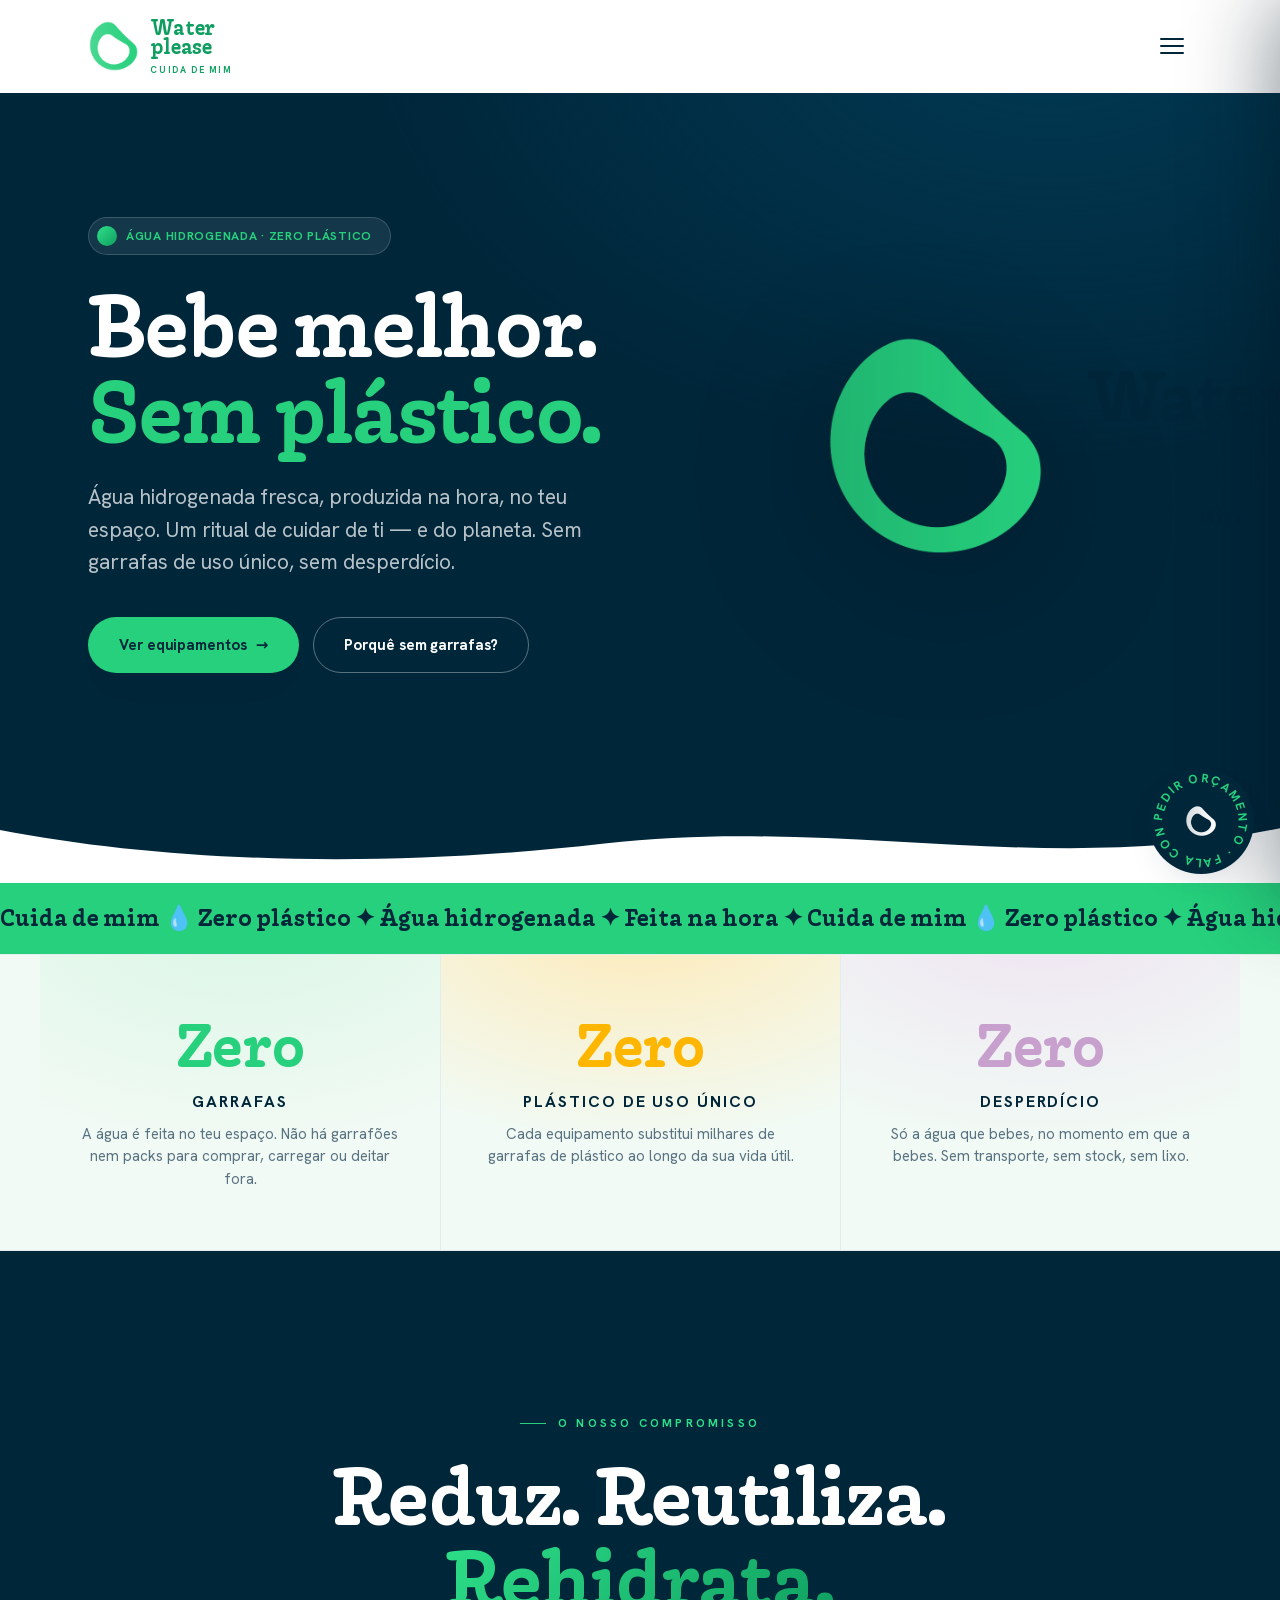
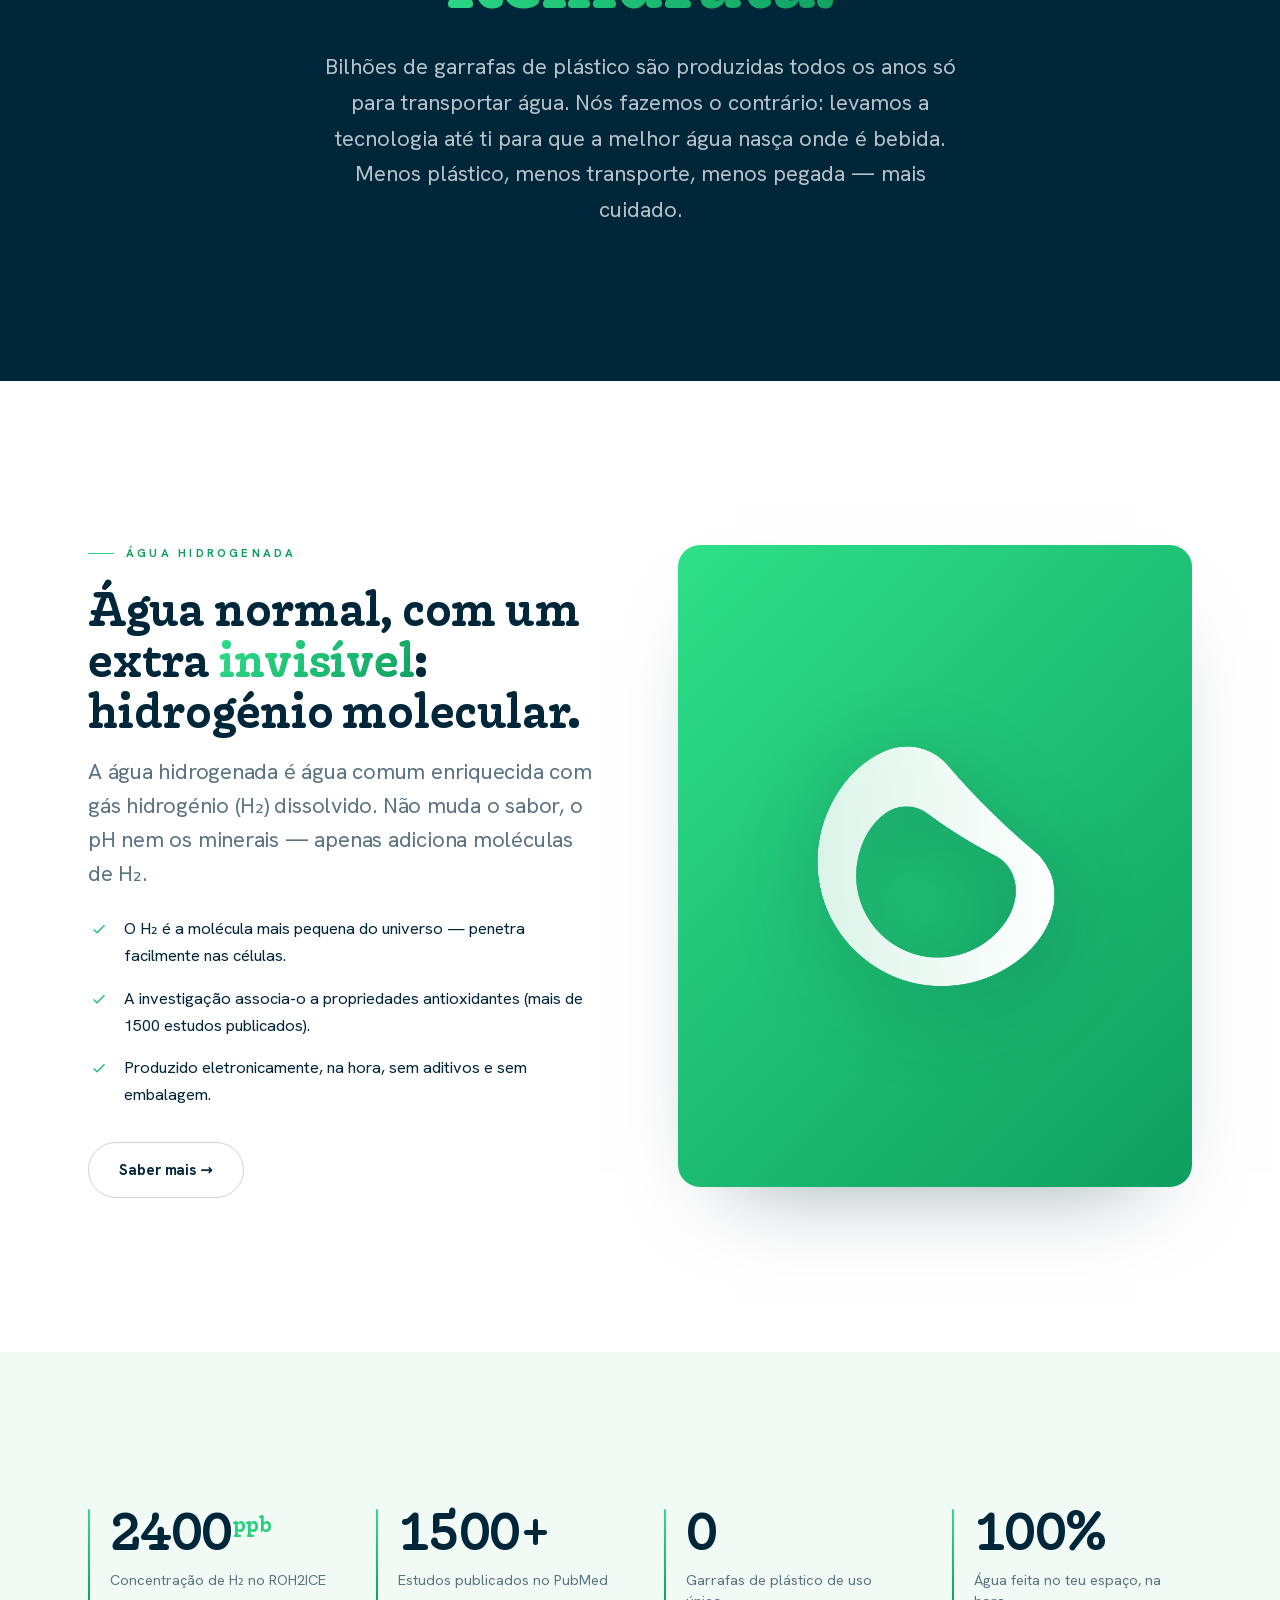
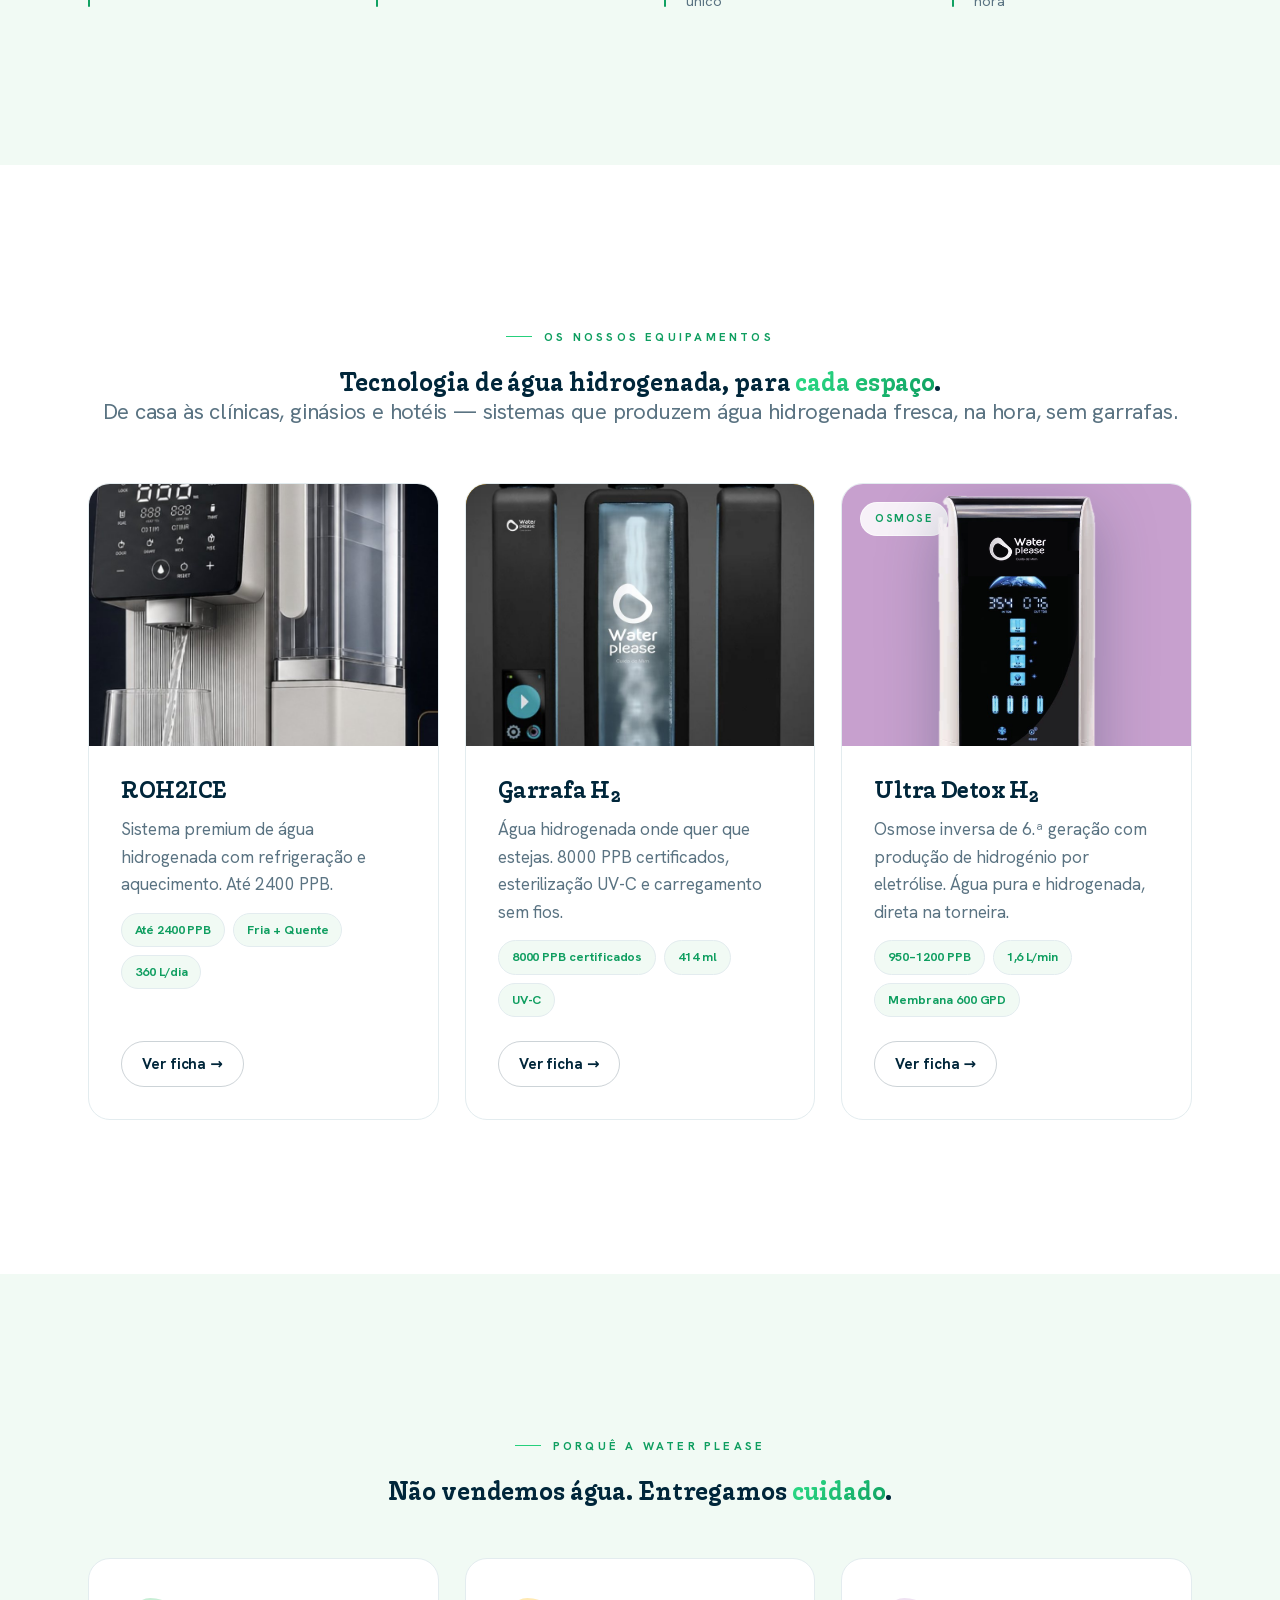
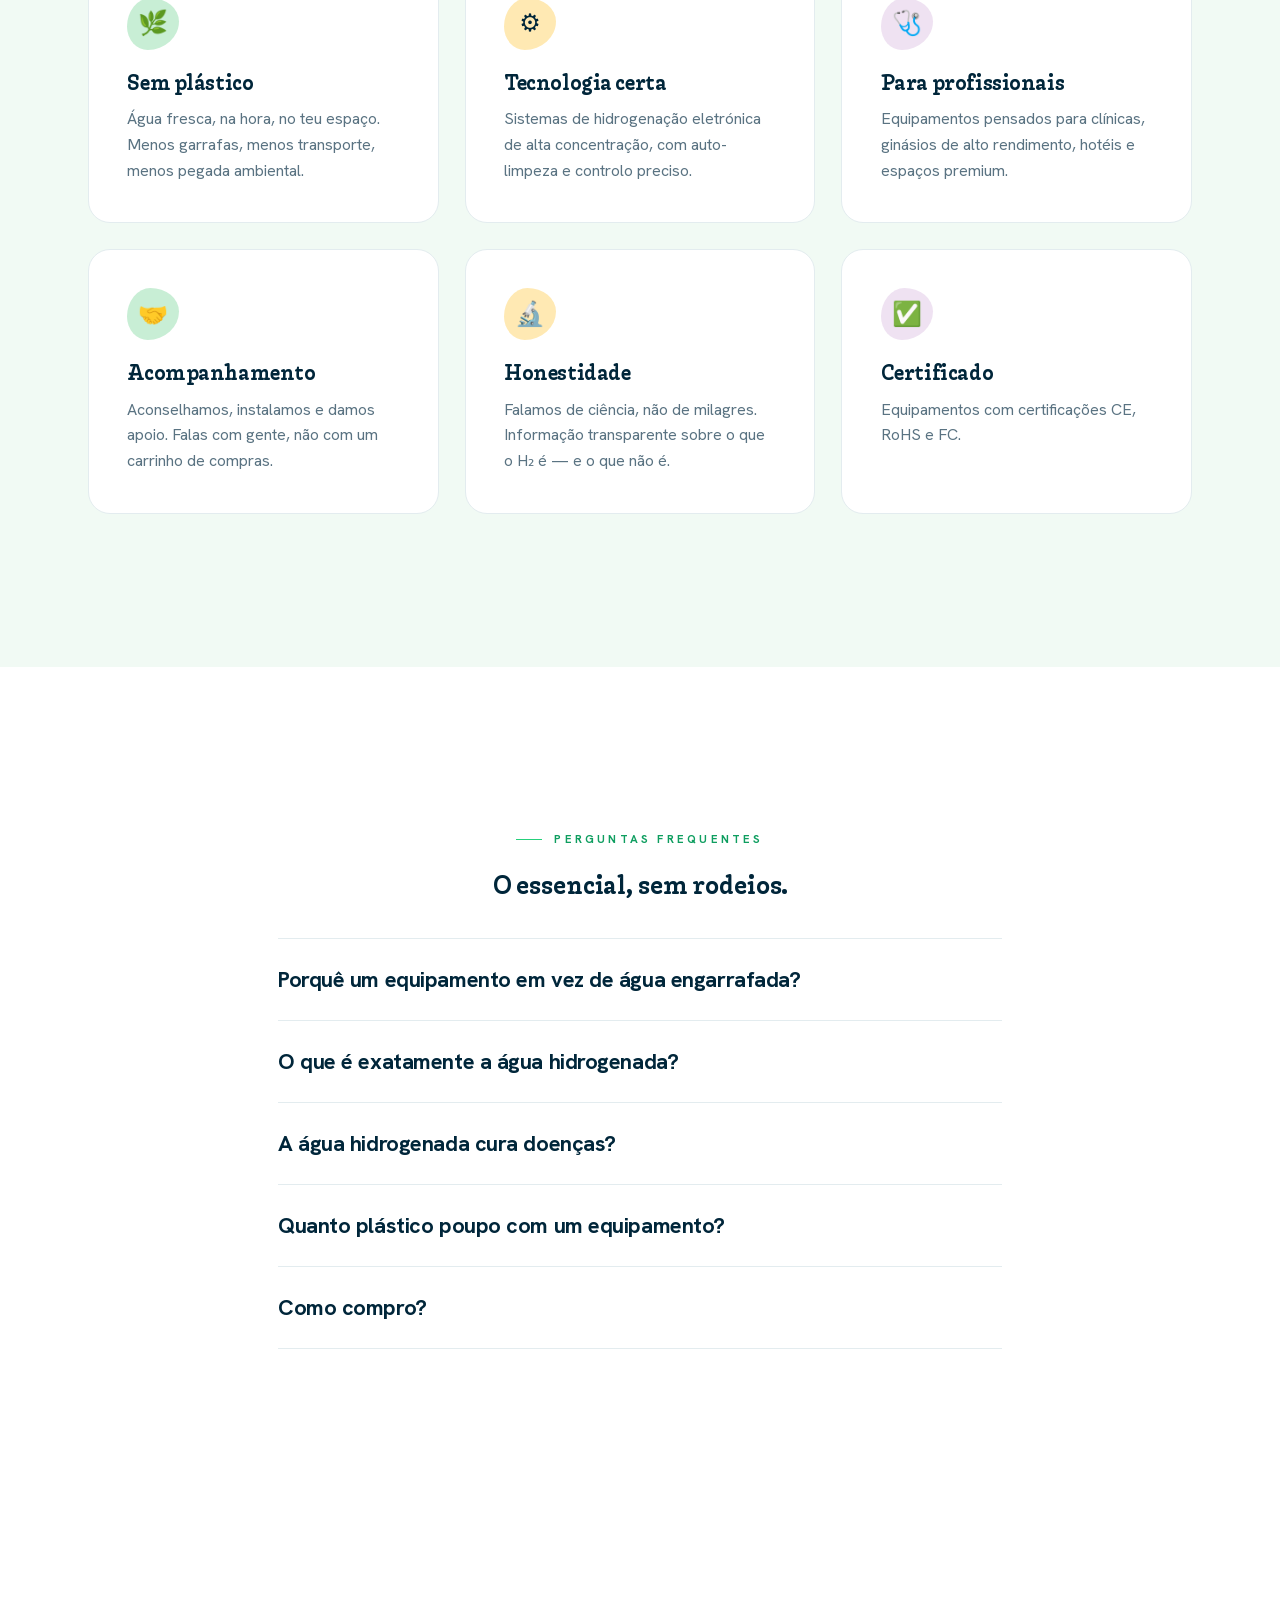
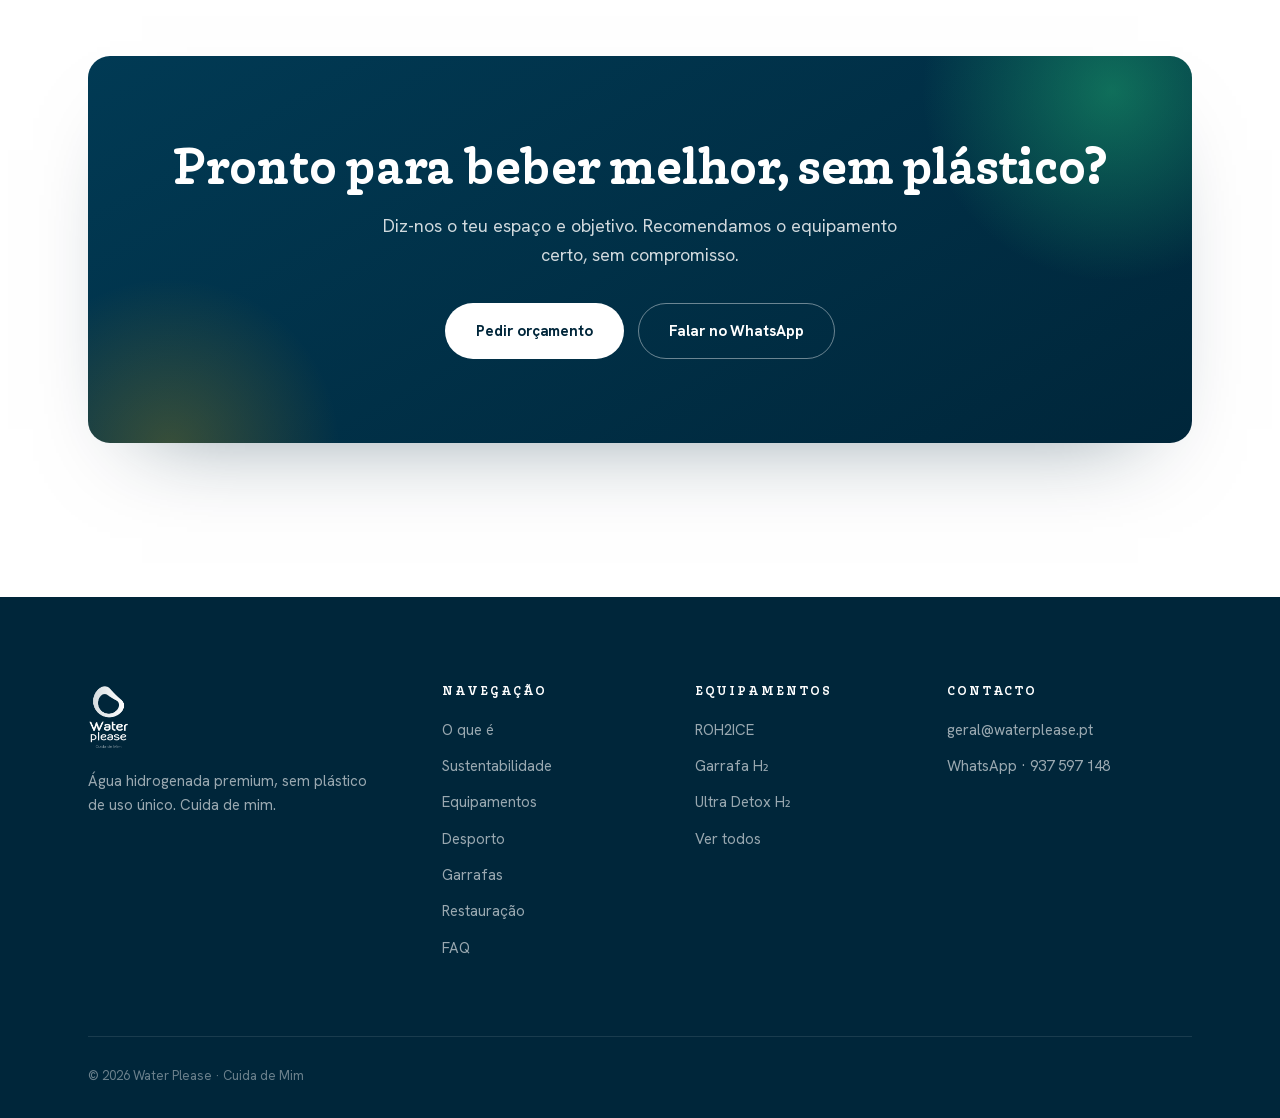
==== commit 3cb4249a: "Site: WhatsApp aponta para a WABA da Bia (937 597 148) Co-Authored-By: Claude Opus 4.8 (1M context) " ====
--- a/index.html
+++ b/index.html
@@ -281,7 +281,7 @@
         <h4>Contacto</h4>
         <ul>
           <li><a href="mailto:geral@waterplease.pt">geral@waterplease.pt</a></li>
-          <li><a href="#" data-wpp>WhatsApp · 911 960 959</a></li>
+          <li><a href="#" data-wpp>WhatsApp · 937 597 148</a></li>
         </ul>
       </div>
     </div>
